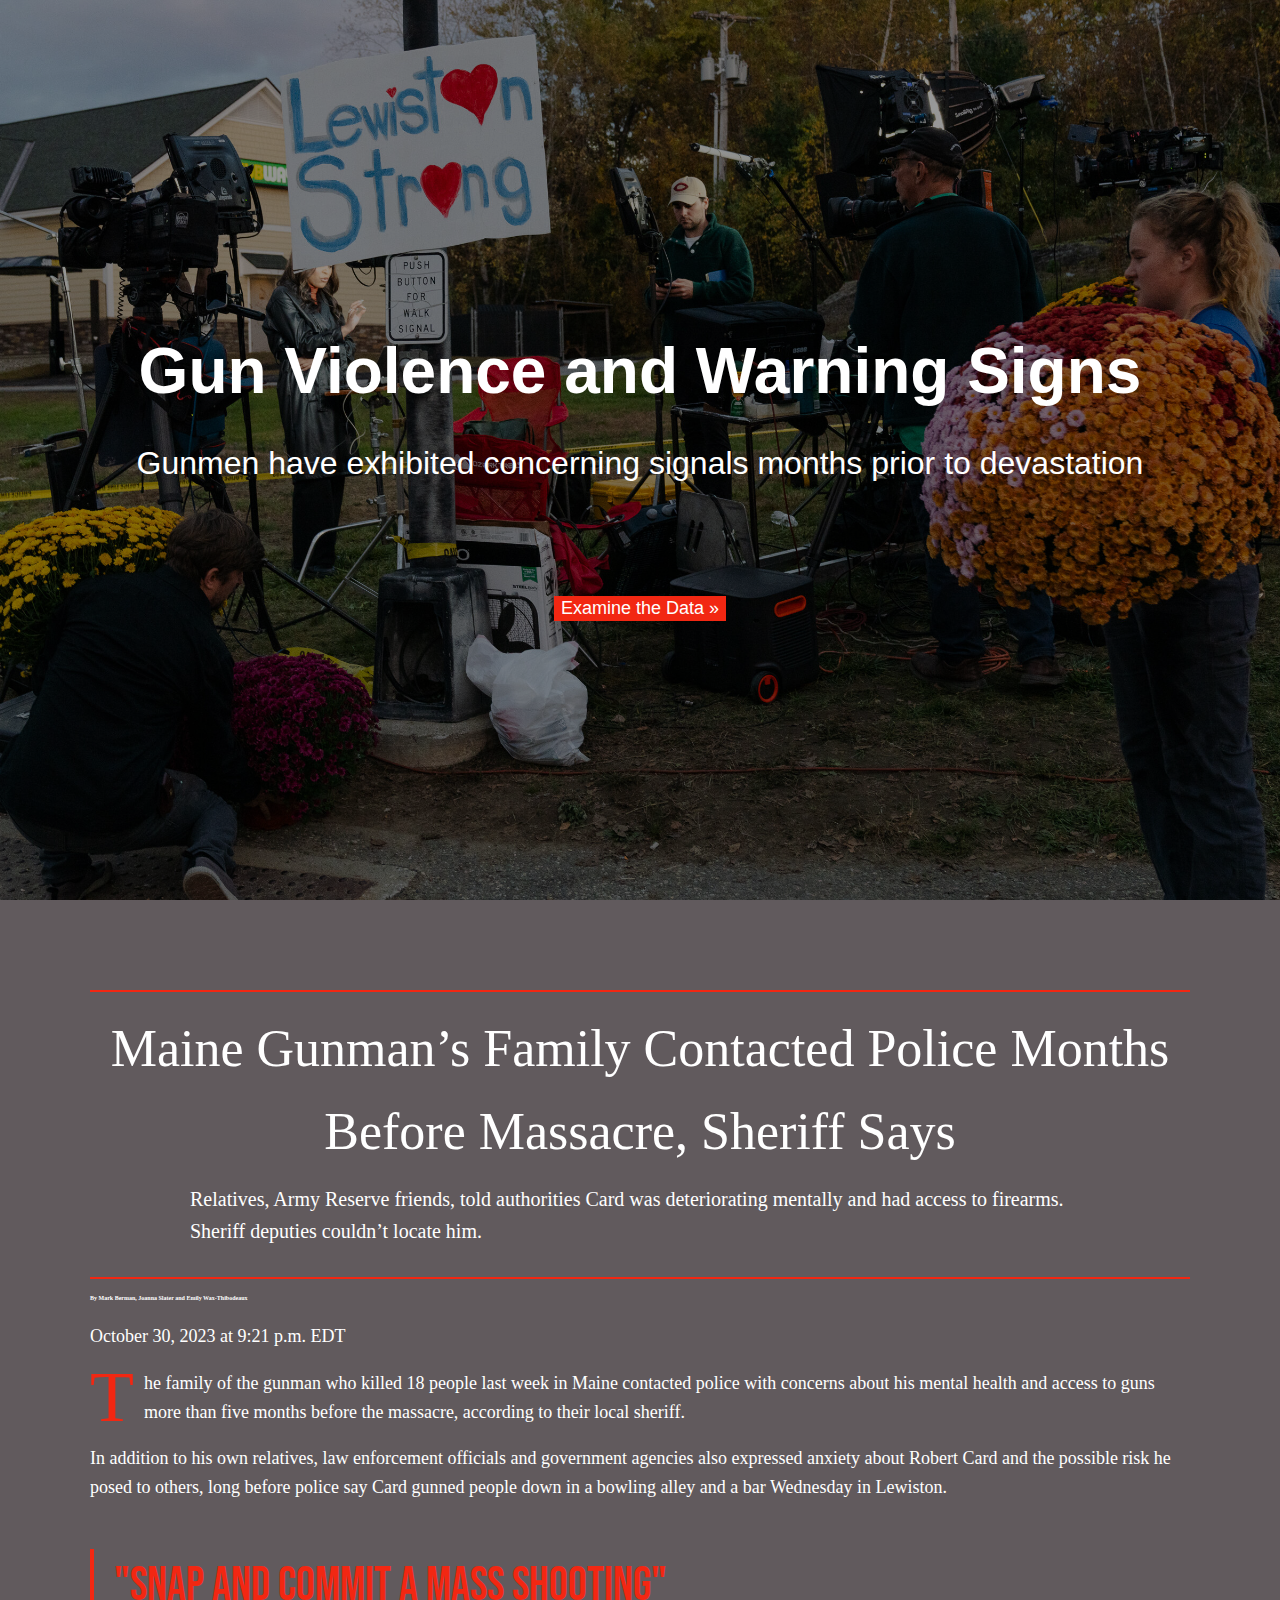
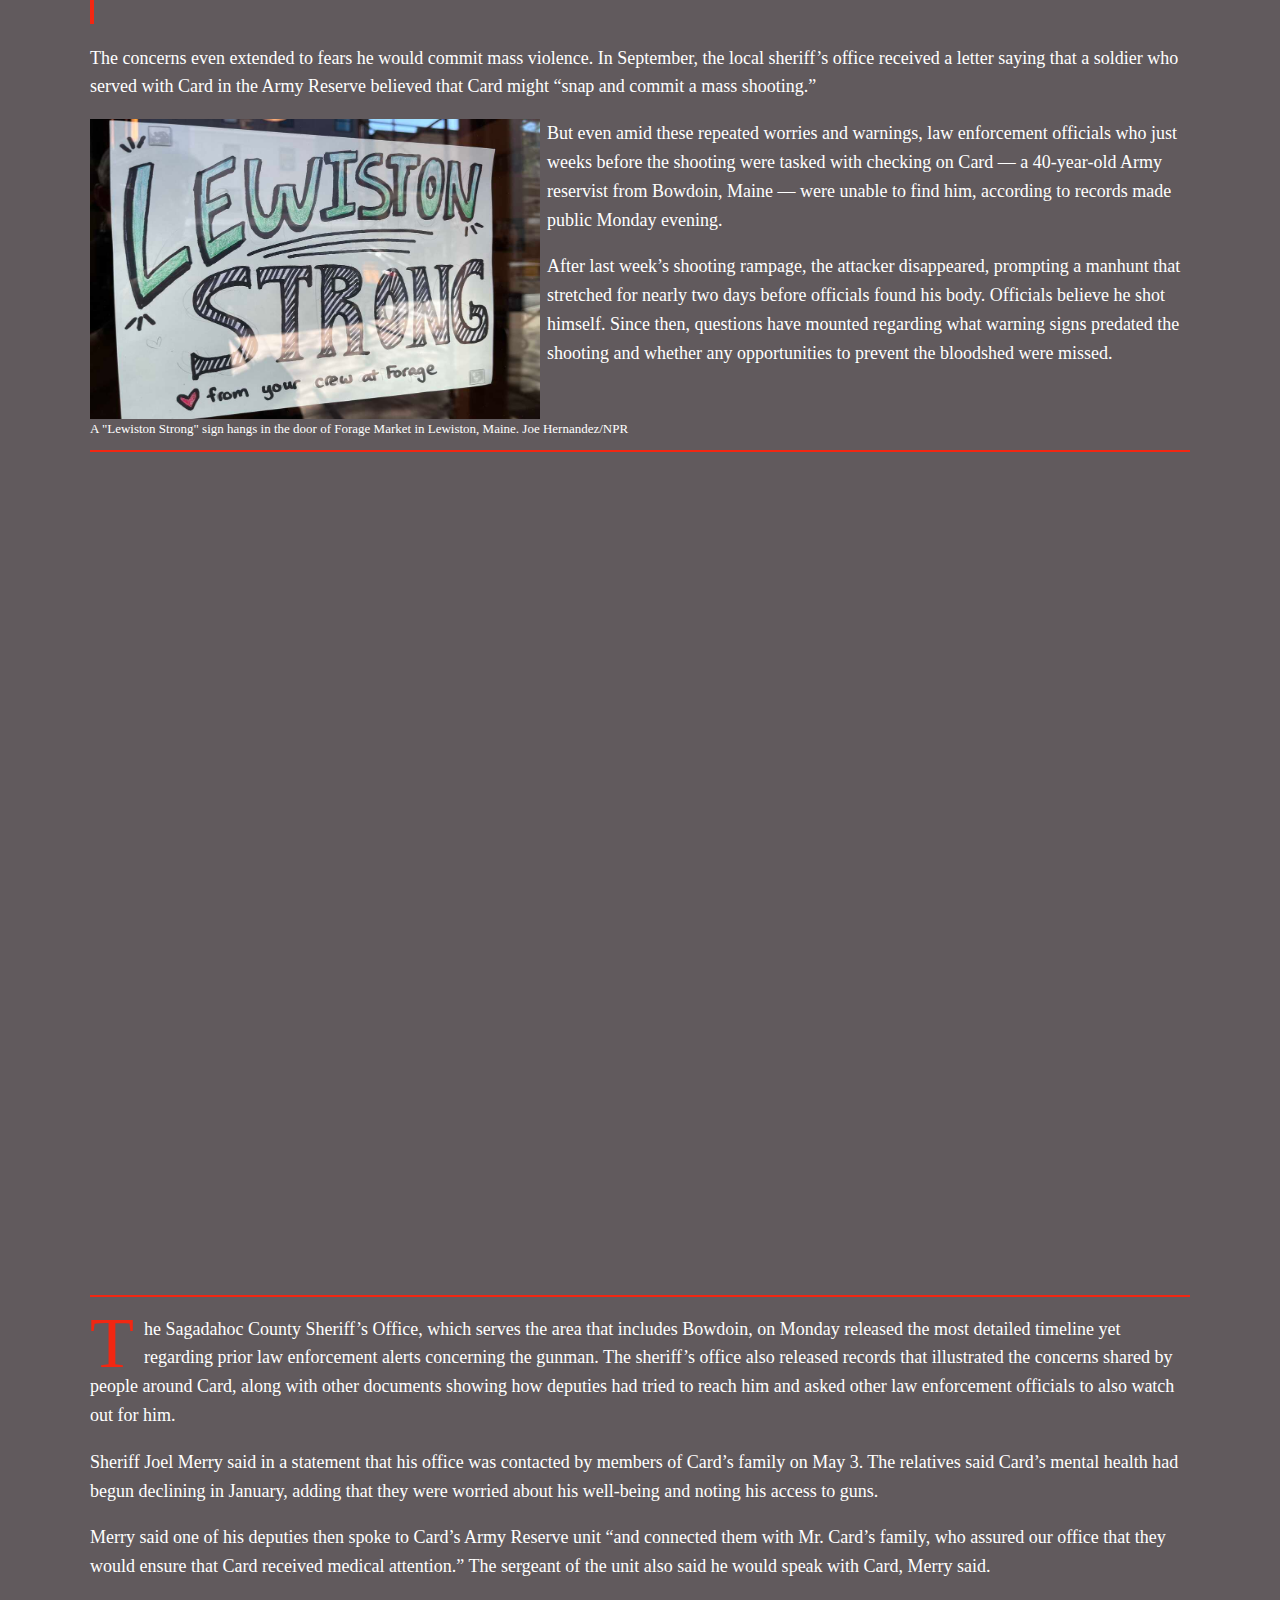
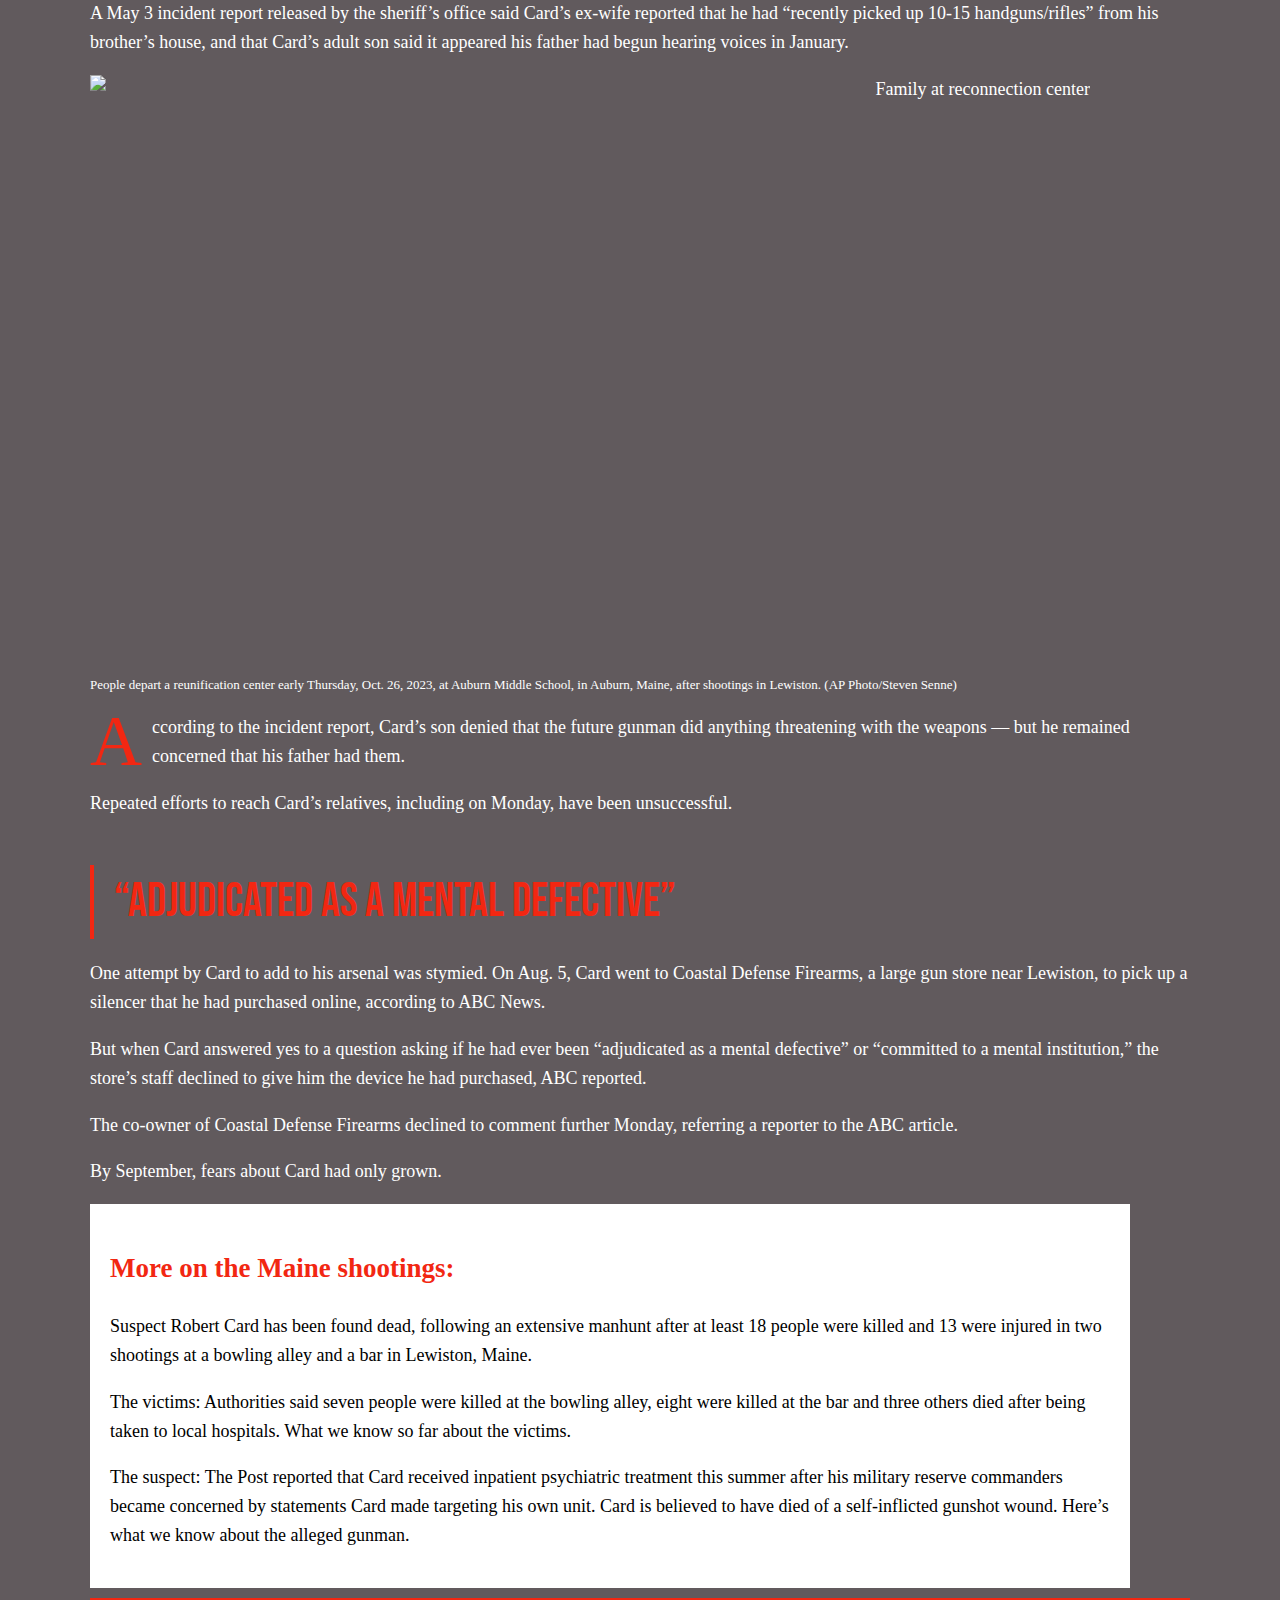
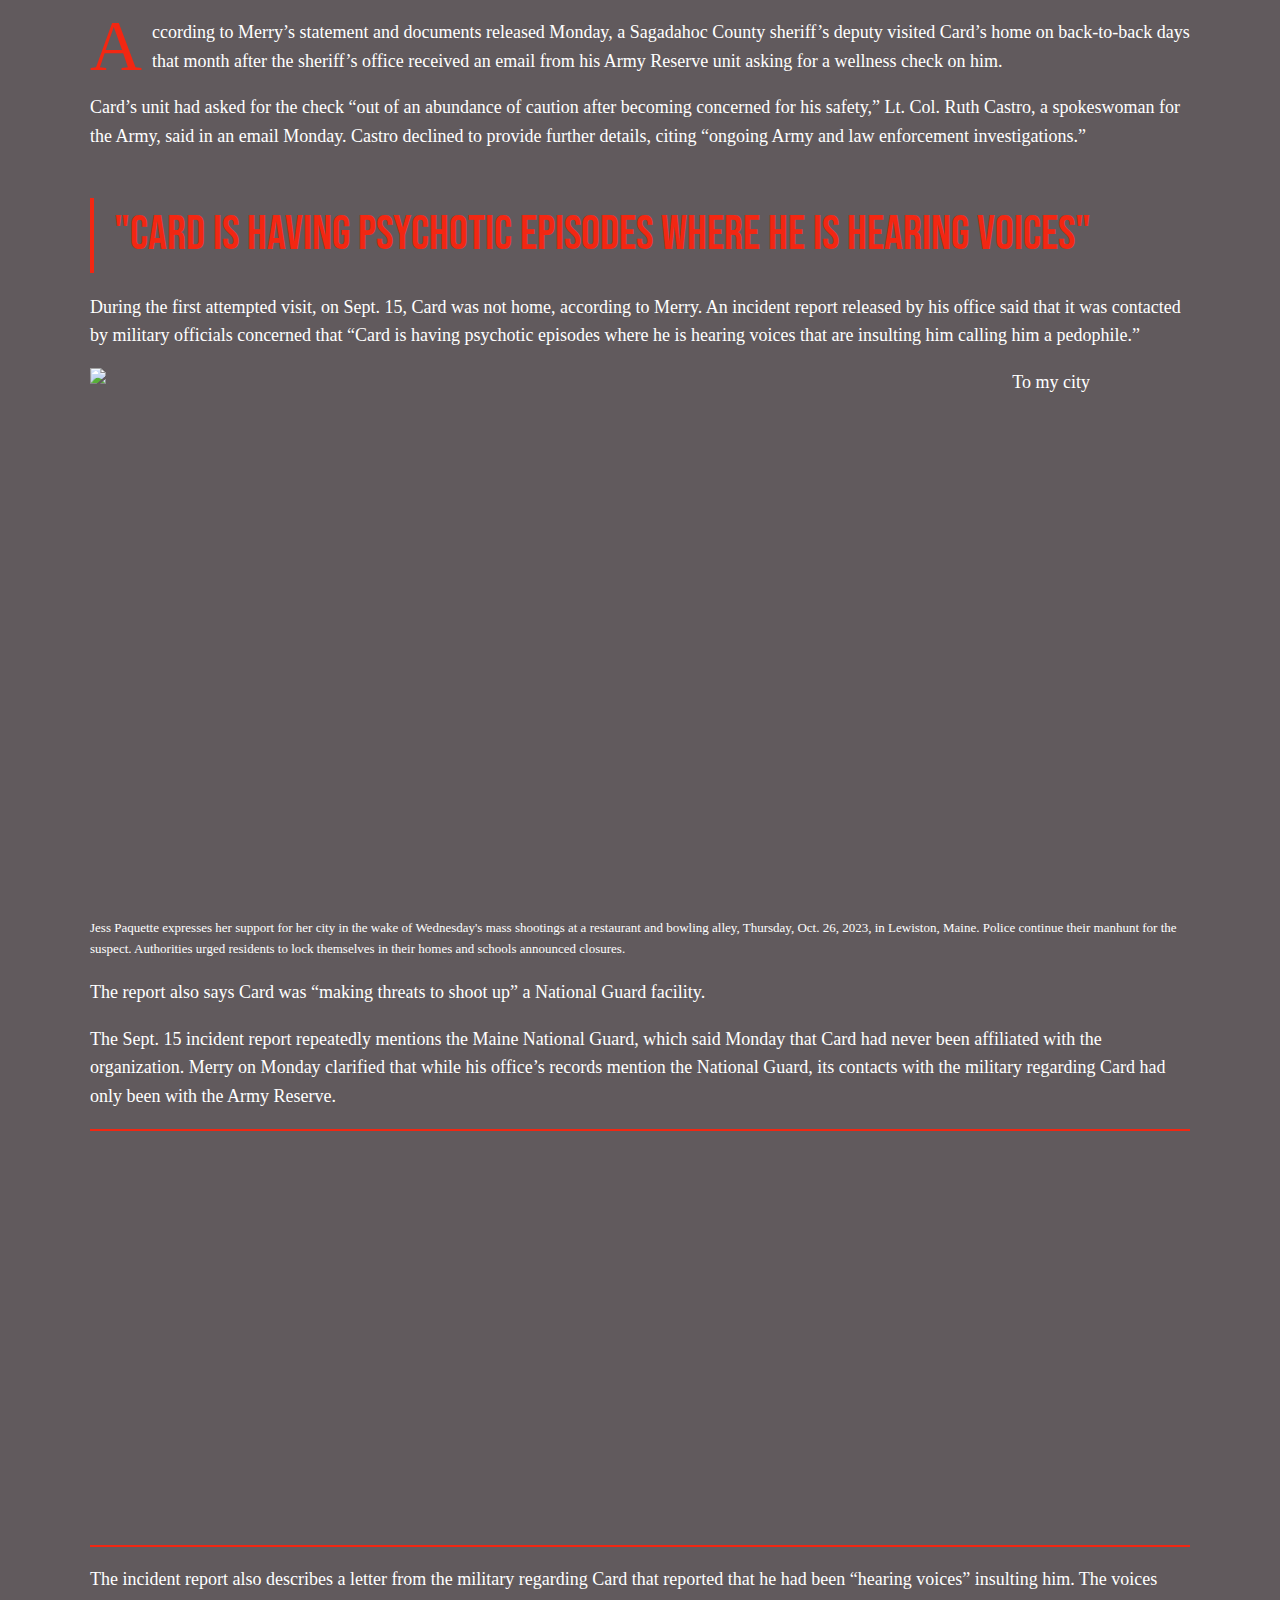
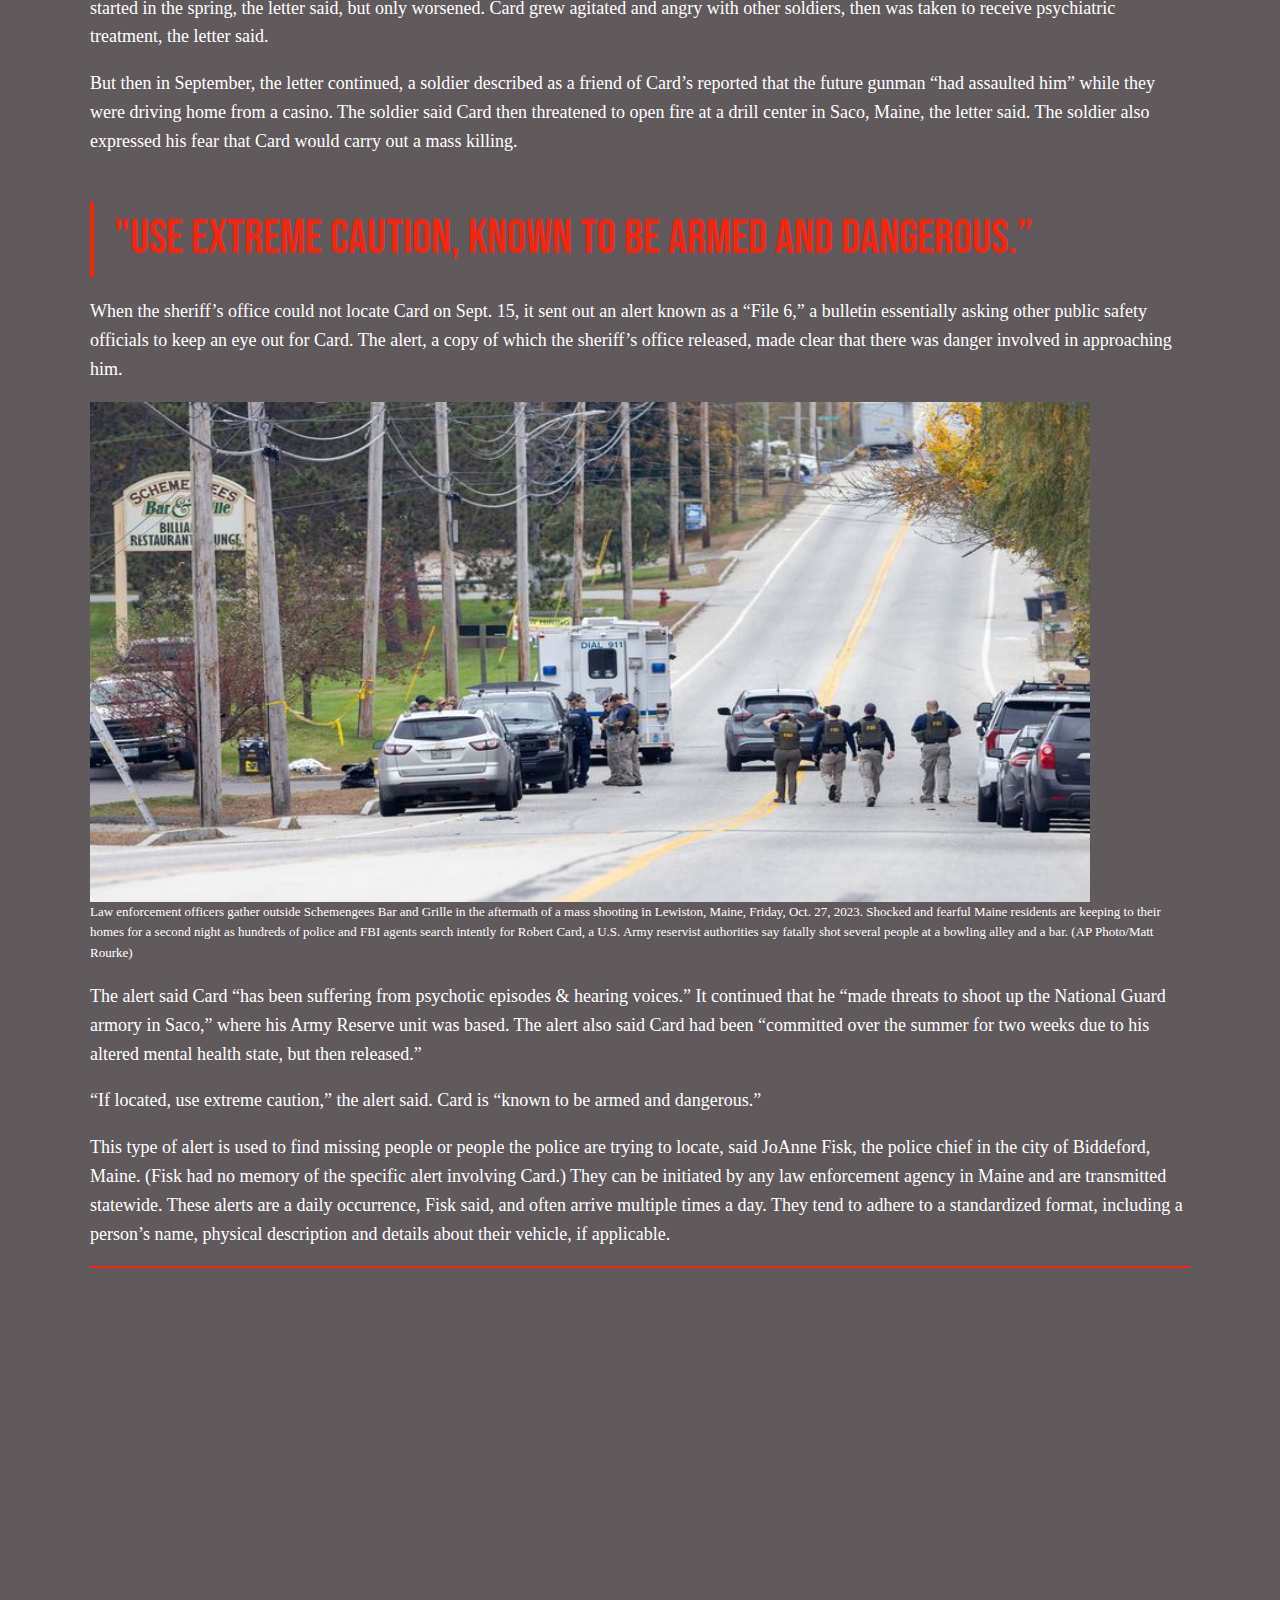
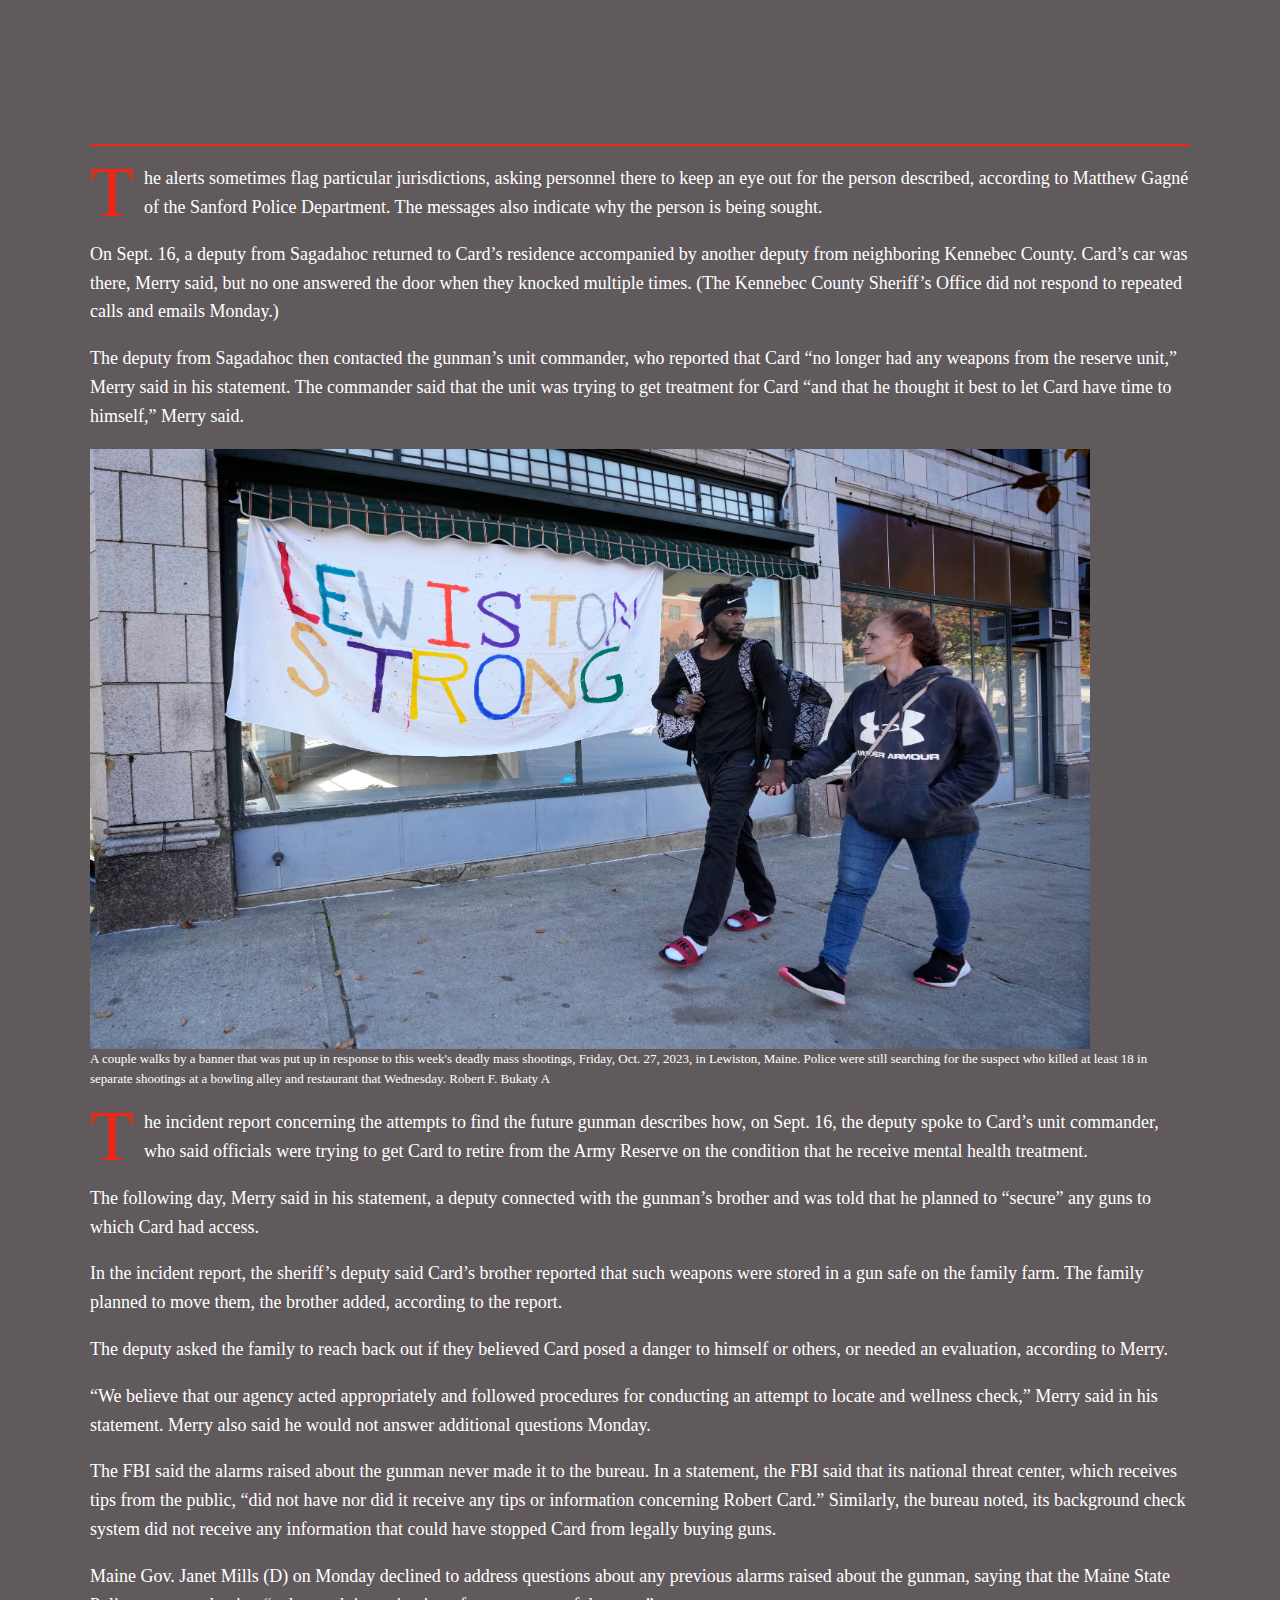
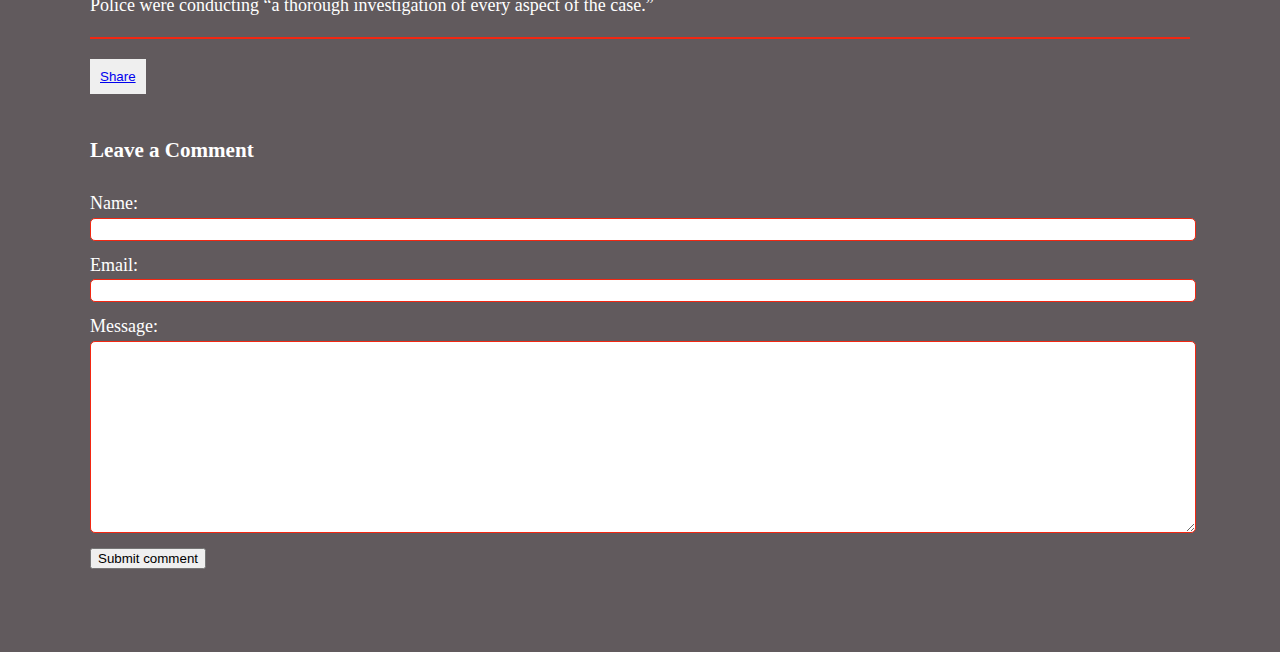
==== final-project/index.html @ 81afac52 "final almost done!" ====
<!doctype html>

<html lang="en">
<head>
  <meta charset="UTF-8">
  <meta name="description" content="Free Web tutorials">
  <meta name="keywords" content="HTML, CSS, JavaScript">
  <meta name="author" content="James Matheson">
  <meta name="viewport" content="width=device-width, initial-scale=1.0">


<title>Final-Project</title>

<meta name="description" content="Build HTML Frame assignment">
<meta name="author" content="James Matheson">

<!-- Bootstrap CSS and JavaScript -->
<link href="https://cdn.jsdelivr.net/npm/bootstrap@5.3.2/dist/css/bootstrap.min.css" rel="stylesheet" integrity="sha384-T3c6CoIi6uLrA9TneNEoa7RxnatzjcDSCmG1MXxSR1GAsXEV/Dwwykc2MPK8M2HN" crossorigin="anonymous">

<script src="https://cdn.jsdelivr.net/npm/bootstrap@5.3.2/dist/js/bootstrap.bundle.min.js" integrity="sha384-C6RzsynM9kWDrMNeT87bh95OGNyZPhcTNXj1NW7RuBCsyN/o0jlpcV8Qyq46cDfL" crossorigin="anonymous"></script>
<link rel="stylesheet" href="https://cdn.jsdelivr.net/npm/bootstrap-icons@1.11.1/font/bootstrap-icons.css">
 <link rel="stylesheet" href="style.css">
    
 <link rel="preconnect" href="https://fonts.googleapis.com">
<link rel="preconnect" href="https://fonts.gstatic.com" crossorigin>
<link href="https://fonts.googleapis.com/css2?family=Bebas+Neue&display=swap" rel="stylesheet">


 <style>
  .bi {
    font-size: 3em;
  }
  .col-md-4 {
    text-align: center;
  }

  
   </style>

</head>

<body>

    
  <section class="hero">

    <div class="hero-content">
    
       <h1 class="hero-title">
            Gun Violence and Warning Signs
       </h1>
         
       <h2 class="hero-subtitle">
            Gunmen have exhibited concerning signals months prior to devastation
       </h2>
         
       <button type="button" class="hero-button" onclick="location.href='https://everytownresearch.org/mass-shootings-in-america/'">
            Examine the Data &raquo;
       </button>
    
    </div>

</section>

<div class="container">

  <div class="separator"></div>

   <!--HEADLINE-->
 <div id="headline">
  <header> Maine Gunman’s Family Contacted Police Months Before Massacre, Sheriff Says</header>
    </div>
    <div id="sub-head">
      <subhead>Relatives, Army Reserve friends, told authorities Card was deteriorating mentally and had access to firearms. Sheriff deputies couldn’t locate him.
      </subhead>
    </div>

    <div class="separator"></div>

    <div id="byline">
<h2>By Mark Berman, Joanna Slater and Emily Wax-Thibodeaux</h2>
</div>
    <p>
      October 30, 2023 at 9:21 p.m. EDT
  </p>

  <!--Story body-->
  
  <span class="drop-cap">T</span>he family of the gunman who killed 18 people last week in Maine contacted police with concerns about his mental health and access to guns more than five months before the massacre, according to their local sheriff.</p>

<p>In addition to his own relatives, law enforcement officials and government agencies also expressed anxiety about Robert Card and the possible risk he posed to others, long before police say Card gunned people down in a bowling alley and a bar Wednesday in Lewiston. </p>

<blockquote class="pull-quote">
  <p>"snap and commit a mass shooting"</cite>
</blockquote>

<p>The concerns even extended to fears he would commit mass violence. In September, the local sheriff’s office received a letter saying that a soldier who served with Card in the Army Reserve believed that Card might “snap and commit a mass shooting.” </p>

<div class="image">
  <img src="photos/window photo.jpeg" alt="Window" style="float: right; width: 450px; height: 300px;">
</div>

<p>But even amid these repeated worries and warnings, law enforcement officials who just weeks before the shooting were tasked with checking on Card — a 40-year-old Army reservist from Bowdoin, Maine — were unable to find him, according to records made public Monday evening. </p>

<p>After last week’s shooting rampage, the attacker disappeared, prompting a manhunt that stretched for nearly two days before officials found his body. Officials believe he shot himself. Since then, questions have mounted regarding what warning signs predated the shooting and whether any opportunities to prevent the bloodshed were missed. </p>
<p>

</p>
<div class="captions">
  <caption>A "Lewiston Strong" sign hangs in the door of Forage Market in Lewiston, Maine.
    Joe Hernandez/NPR
    </caption>
</div>

<div class="separator"></div>

<div class="row">
  <div class="col-md-6">
<iframe title="Mass shooters are often prohibited from possessing firearms or show warning signs before an event" aria-label="Stacked Columns" id="datawrapper-chart-2jhAV" src="https://datawrapper.dwcdn.net/2jhAV/4/" scrolling="no" frameborder="0" style="width: 0; min-width: 100% !important; border: none;" height="400" data-external="1"></iframe><script type="text/javascript">!function(){"use strict";window.addEventListener("message",(function(a){if(void 0!==a.data["datawrapper-height"]){var e=document.querySelectorAll("iframe");for(var t in a.data["datawrapper-height"])for(var r=0;r<e.length;r++)if(e[r].contentWindow===a.source){var i=a.data["datawrapper-height"][t]+"px";e[r].style.height=i}}}))}();
</script>
  </div>

  <div class="col-md-6">
  <iframe title="Nationwide Mass Shooting Incidents over a 56 Year Span" aria-label="Interactive line chart" id="datawrapper-chart-p8Bpy" src="https://datawrapper.dwcdn.net/p8Bpy/4/" scrolling="no" frameborder="0" style="width: 0; min-width: 100% !important; border: none;" height="400" data-external="1"></iframe><script type="text/javascript">!function(){"use strict";window.addEventListener("message",(function(a){if(void 0!==a.data["datawrapper-height"]){var e=document.querySelectorAll("iframe");for(var t in a.data["datawrapper-height"])for(var r=0;r<e.length;r++)if(e[r].contentWindow===a.source){var i=a.data["datawrapper-height"][t]+"px";e[r].style.height=i}}}))}();
  </script>
  </div>
<div class="separator"></div>

<p>
<span class="drop-cap">T</span>he Sagadahoc County Sheriff’s Office, which serves the area that includes Bowdoin, on Monday released the most detailed timeline yet regarding prior law enforcement alerts concerning the gunman. The sheriff’s office also released records that illustrated the concerns shared by people around Card, along with other documents showing how deputies had tried to reach him and asked other law enforcement officials to also watch out for him. </p>

<p>Sheriff Joel Merry said in a statement that his office was contacted by members of Card’s family on May 3. The relatives said Card’s mental health had begun declining in January, adding that they were worried about his well-being and noting his access to guns. </p>

<p>Merry said one of his deputies then spoke to Card’s Army Reserve unit “and connected them with Mr. Card’s family, who assured our office that they would ensure that Card received medical attention.” The sergeant of the unit also said he would speak with Card, Merry said. </p>

 <p>A May 3 incident report released by the sheriff’s office said Card’s ex-wife reported that he had “recently picked up 10-15 handguns/rifles” from his brother’s house, and that Card’s adult son said it appeared his father had begun hearing voices in January. </p>



  <div class="image">
      <img src="photos/hat guy.jpeg" alt="Family at reconnection center" style="float: left; width: 1000px; height: 600px;">
    </div>
    <div class="captions">
      <caption>People depart a reunification center early Thursday, Oct. 26, 2023, at Auburn Middle School, in Auburn, Maine, after shootings in Lewiston. (AP Photo/Steven Senne)</caption>
  </div>

  <p>
  </p>

<p>
  <span class="drop-cap">A</span>ccording to the incident report, Card’s son denied that the future gunman did anything threatening with the weapons — but he remained concerned that his father had them. </p>

<p>Repeated efforts to reach Card’s relatives, including on Monday, have been unsuccessful. </p>

<blockquote class="pull-quote">
  <p>“adjudicated as a mental defective”</cite>
</blockquote>

<p>One attempt by Card to add to his arsenal was stymied. On Aug. 5, Card went to Coastal Defense Firearms, a large gun store near Lewiston, to pick up a silencer that he had purchased online, according to ABC News. </p>

<p>But when Card answered yes to a question asking if he had ever been “adjudicated as a mental defective” or “committed to a mental institution,” the store’s staff declined to give him the device he had purchased, ABC reported. </p>

<p>The co-owner of Coastal Defense Firearms declined to comment further Monday, referring a reporter to the ABC article. </p>

<p>By September, fears about Card had only grown. </p>

<!--sidebar-->


  <aside class="sidebar">
      <h2>More on the Maine shootings:</h2>
      <a href="#">Suspect Robert Card has been found dead, following an extensive manhunt after at least 18 people were killed and 13 were injured in two shootings at a bowling alley and a bar in Lewiston, Maine.</p>
            <p>The victims: Authorities said seven people were killed at the bowling alley, eight were killed at the bar and three others died after being taken to local hospitals. What we know so far about the victims.</p>
          <p>The suspect: The Post reported that Card received inpatient psychiatric treatment this summer after his military reserve commanders became concerned by statements Card made targeting his own unit. Card is believed to have died of a self-inflicted gunshot wound. Here’s what we know about the alleged gunman.</p>
            </a>
  </aside>
  <div class="separator"></div>


<p>
  <span class="drop-cap">A</span>ccording to Merry’s statement and documents released Monday, a Sagadahoc County sheriff’s deputy visited Card’s home on back-to-back days that month after the sheriff’s office received an email from his Army Reserve unit asking for a wellness check on him. </p>

<p>Card’s unit had asked for the check “out of an abundance of caution after becoming concerned for his safety,” Lt. Col. Ruth Castro, a spokeswoman for the Army, said in an email Monday. Castro declined to provide further details, citing “ongoing Army and law enforcement investigations.” </p>

<blockquote class="pull-quote">
  <p>"Card is having psychotic episodes where he is hearing voices"</cite>
</blockquote>

<p>During the first attempted visit, on Sept. 15, Card was not home, according to Merry. An incident report released by his office said that it was contacted by military officials concerned that “Card is having psychotic episodes where he is hearing voices that are insulting him calling him a pedophile.” </p>

<div class="image">
  <img src="photos/to my city....jpeg" alt="To my city" style="float: left; width: 1000px; height: 550px;">
</div>
<div class="captions">
  <caption>Jess Paquette expresses her support for her city in the wake of Wednesday's mass shootings at a restaurant and bowling alley, Thursday, Oct. 26, 2023, in Lewiston, Maine. Police continue their manhunt for the suspect. Authorities urged residents to lock themselves in their homes and schools announced closures.</caption>
</div>

<p>


</p>


<p>The report also says Card was “making threats to shoot up” a National Guard facility. </p>

<p>The Sept. 15 incident report repeatedly mentions the Maine National Guard, which said Monday that Card had never been affiliated with the organization. Merry on Monday clarified that while his office’s records mention the National Guard, its contacts with the military regarding Card had only been with the Army Reserve. </p>


<div class="separator"></div>
<iframe title="The majority of public mass shootings in the U.S occur in work places " aria-label="Bar chart" id="datawrapper-chart-D2sJv" src="https://datawrapper.dwcdn.net/D2sJv/4/" scrolling="no" frameborder="0" style="width: 0; min-width: 100% !important; border: none;" height="380" data-external="1"></iframe><script type="text/javascript">!function(){"use strict";window.addEventListener("message",(function(a){if(void 0!==a.data["datawrapper-height"]){var e=document.querySelectorAll("iframe");for(var t in a.data["datawrapper-height"])for(var r=0;r<e.length;r++)if(e[r].contentWindow===a.source){var i=a.data["datawrapper-height"][t]+"px";e[r].style.height=i}}}))}();
</script>
<div class="separator"></div>

<p>The incident report also describes a letter from the military regarding Card that reported that he had been “hearing voices” insulting him. The voices started in the spring, the letter said, but only worsened. Card grew agitated and angry with other soldiers, then was taken to receive psychiatric treatment, the letter said.</p> 

<p>But then in September, the letter continued, a soldier described as a friend of Card’s reported that the future gunman “had assaulted him” while they were driving home from a casino. The soldier said Card then threatened to open fire at a drill center in Saco, Maine, the letter said. The soldier also expressed his fear that Card would carry out a mass killing. </p>

<blockquote class="pull-quote">
  <p>"Use extreme caution, known to be armed and dangerous.”</cite>
</blockquote>

<p>When the sheriff’s office could not locate Card on Sept. 15, it sent out an alert known as a “File 6,” a bulletin essentially asking other public safety officials to keep an eye out for Card. The alert, a copy of which the sheriff’s office released, made clear that there was danger involved in approaching him. </p>

<div class="image">
  <img src="photos/Arial cops.jpeg" alt="Cops at scene" style="float: left; width: 1000px; height: 500px;">
</div>
<div class="captions">
  <caption>Law enforcement officers gather outside Schemengees Bar and Grille in the aftermath of a mass shooting in Lewiston, Maine, Friday, Oct. 27, 2023. Shocked and fearful Maine residents are keeping to their homes for a second night as hundreds of police and FBI agents search intently for Robert Card, a U.S. Army reservist authorities say fatally shot several people at a bowling alley and a bar. (AP Photo/Matt Rourke)
  </caption>
</div>

<p>

</p>

<p>The alert said Card “has been suffering from psychotic episodes & hearing voices.” It continued that he “made threats to shoot up the National Guard armory in Saco,” where his Army Reserve unit was based. The alert also said Card had been “committed over the summer for two weeks due to his altered mental health state, but then released.” </p>

<p>“If located, use extreme caution,” the alert said. Card is “known to be armed and dangerous.” </p>

<p>This type of alert is used to find missing people or people the police are trying to locate, said JoAnne Fisk, the police chief in the city of Biddeford, Maine. (Fisk had no memory of the specific alert involving Card.) They can be initiated by any law enforcement agency in Maine and are transmitted statewide. These alerts are a daily occurrence, Fisk said, and often arrive multiple times a day. They tend to adhere to a standardized format, including a person’s name, physical description and details about their vehicle, if applicable. </p>

<div class="separator"></div>
<iframe title="Mass Shootings Vary Immensely State by State" aria-label="Map" id="datawrapper-chart-Tbar2" src="https://datawrapper.dwcdn.net/Tbar2/4/" scrolling="no" frameborder="0" style="width: 0; min-width: 100% !important; border: none;" height="442" data-external="1"></iframe><script type="text/javascript">!function(){"use strict";window.addEventListener("message",(function(a){if(void 0!==a.data["datawrapper-height"]){var e=document.querySelectorAll("iframe");for(var t in a.data["datawrapper-height"])for(var r=0;r<e.length;r++)if(e[r].contentWindow===a.source){var i=a.data["datawrapper-height"][t]+"px";e[r].style.height=i}}}))}();
</script>
<div class="separator"></div>


<p>
  <span class="drop-cap">T</span>he alerts sometimes flag particular jurisdictions, asking personnel there to keep an eye out for the person described, according to Matthew Gagné of the Sanford Police Department. The messages also indicate why the person is being sought. </p>

<p>On Sept. 16, a deputy from Sagadahoc returned to Card’s residence accompanied by another deputy from neighboring Kennebec County. Card’s car was there, Merry said, but no one answered the door when they knocked multiple times. (The Kennebec County Sheriff’s Office did not respond to repeated calls and emails Monday.) </p>

<p>The deputy from Sagadahoc then contacted the gunman’s unit commander, who reported that Card “no longer had any weapons from the reserve unit,” Merry said in his statement. The commander said that the unit was trying to get treatment for Card “and that he thought it best to let Card have time to himself,” Merry said. </p>

<div class="image">
  <img src="photos/Lewiston strong.jpeg" alt="Lewiston Strong" style="float: left; width: 1000px; height: 600px;">
</div>
<div class="captions">
  <caption>A couple walks by a banner that was put up in response to this week's deadly mass shootings, Friday, Oct. 27, 2023, in Lewiston, Maine. Police were still searching for the suspect who killed at least 18 in separate shootings at a bowling alley and restaurant that Wednesday. Robert F. Bukaty  A</caption>
</div>

<p>

</p>


<p>
  <span class="drop-cap">T</span>he incident report concerning the attempts to find the future gunman describes how, on Sept. 16, the deputy spoke to Card’s unit commander, who said officials were trying to get Card to retire from the Army Reserve on the condition that he receive mental health treatment. </p>

<p>The following day, Merry said in his statement, a deputy connected with the gunman’s brother and was told that he planned to “secure” any guns to which Card had access. </p>

<p>In the incident report, the sheriff’s deputy said Card’s brother reported that such weapons were stored in a gun safe on the family farm. The family planned to move them, the brother added, according to the report. </p>

<p>The deputy asked the family to reach back out if they believed Card posed a danger to himself or others, or needed an evaluation, according to Merry. </p>

<p>“We believe that our agency acted appropriately and followed procedures for conducting an attempt to locate and wellness check,” Merry said in his statement. Merry also said he would not answer additional questions Monday. </p>

<p>The FBI said the alarms raised about the gunman never made it to the bureau. In a statement, the FBI said that its national threat center, which receives tips from the public, “did not have nor did it receive any tips or information concerning Robert Card.” Similarly, the bureau noted, its background check system did not receive any information that could have stopped Card from legally buying guns. </p>

<p>Maine Gov. Janet Mills (D) on Monday declined to address questions about any previous alarms raised about the gunman, saying that the Maine State Police were conducting “a thorough investigation of every aspect of the case.”</p>

<div class="separator"></div>
 


<div class="interactive-section">
  <button class="share-button">
    <a href="https://twitter.com/share?url=<>">
      Share
    </a>
  </button>
</div>


<div id="respond">

  <h3>Leave a Comment</h3>

  <form action="jamesmatheson6@gmail.com" method="post" id="commentform">

    <label for="comment_author" class="required">Name:</label>
    <input type="text" name="comment_author" id="comment_author" value="" tabindex="1" required="required">

    <label for="email" class="required">Email:</label>
    <input type="email" name="email" id="email" value="" tabindex="2" required="required">

    <label for="comment" class="required">Message:</label>
    <textarea name="comment" id="comment" rows="10" tabindex="4"  required="required"></textarea>


    <input type="hidden" name="comment_post_ID" value="1" id="comment_post_ID" />
    <input name="submit" type="submit" value="Submit comment" />

  </form>

</div>

</body>

<!--END CONTAINER-->
</div>
</html>
---- final-project/style.css ----
body {
    font-family: Georgia, 'Times New Roman', serif;
    line-height: 1.6;
    color: white;
    background-color: #615A5D;
    margin: 0;
    padding: 400px;
    font-size: 18px;
}

.container{
    max-width: 1100px;
    margin: 40px auto;
    padding: 40px;
    font-family: Georgia, 'Times New Roman', serif;
}

/* MEDIA QUERIES */

@media(max-width:850px) {
    p {
        padding-left: 20px;
        padding-right:10px;
    }
    .hero-head{
        font-size: 2em;

    }
}

#headline{
font-family: Georgia, 'Times New Roman', Times, serif;
font-size: 52px;
margin-bottom: 10px;
margin-top: 10px;
text-align: center;
}

#sub-head{
font-family: Georgia, 'Times New Roman', Times, serif;
font-size: 20px;
margin-bottom: 30px;
margin-left: 100px;
margin-right: 100px;
text-align: left;
}

#byline {
font-size: 4px;
}

.separator {
    height: 2px; 
    background-color: #f22712;
    border: none;
    margin: 10px 0; 
    margin-bottom: 15px;
}

.drop-cap {
    float: left;
    font-size: 4em;
    line-height: 0.8;
    margin-right: 10px;
    color: #f22712; 
}

.sidebar {
    width: 1000px;
    background-color: white;
    padding: 20px;
    color: #7E797B;
}

.sidebar h2 {
    color: #f22712;
}

.sidebar a {
    text-decoration:dotted;
    color: black;
    font-weight:lighter;
}

.sidebar a:hover {
    color: #f22712;
}

.navbar {
    color: #E5C637;
    margin:0 auto;
    font-weight:700
}

.overlay{
    position:absolute;
    top:12%;
    width:100%;
    opacity:.98;
}

.interactive-section {
    margin-top: 20px;
}

.share-button {
    padding: 10px;
    color: #f22712;
    border: none;
   
}

.comments {
    margin-top: 15px;
}

body {
    margin: 0;
    padding: 0;
 }
 .hero {
    position: relative;
    width: 100vw;
    height: 100vh;
    display: flex;
    justify-content: center;
    align-items: center;
 }
 .hero::before {
    content: "";
    position: absolute;
    top: 0;
    left: 0;
    width: 100%;
    height: 100%;
    background: url("photos/NYT\ photo.jpeg");
    background-repeat: no-repeat;
    background-size: cover;
    background-position: center center;
    filter: brightness(60%);
 }
 .hero-content {
    position: relative;
    font-family: "georgia", sans-serif;
    color: white;
    text-align: center;
    margin: 0.625rem;
 }
 .hero-title {
    font-size: 4rem;
    font-weight: 800;
    margin-bottom: 0;
 }
 .hero-subtitle {
    font-size: 2rem;
    font-weight: 200;
    margin-top: 1rem;
 }
 .hero-button {
    background-color: #f22712;
    color: white;
    border: 1px solid #f22712;
    margin-top: 5rem;
    padding: 0.9375rem1.875rem;
    font-family: "Georgia", sans-serif;
    font-size: 1.125rem;
    font-weight: 200;
    cursor: pointer;
 }
 .hero-button:hover {
    background-color: #f22712;
    border: 1px solid #f22712;
 }

 .captions{
    font-size: 13px;
    clear: left;
    margin-top: 10px;
    width: inherit;
    margin-bottom: 10px;

 }

 .image{
    float: left;
    text-align: right;
    margin-right: 7px;
    
 }

 #respond {
    margin-top: 40px;
  }
  
  #respond input[type='text'],
  #respond input[type='email'],
  #respond textarea {
    margin-bottom: 10px;
    display: block;
    width: 100%;

  
    border: 1px solid #f22712;
    -webkit-border-radius: 5px;
    -moz-border-radius: 5px;
    -o-border-radius: 5px;
    -ms-border-radius: 5px;
    -khtml-border-radius: 5px;
    border-radius: 5px;
  
    line-height: 1.4em;
  }

  blockquote.pull-quote {
    border-left: 4px solid #f22712;
    padding-left: 20px;
    margin: 20px 0;
    color:#f22712;
    text-shadow: black;
  }
  
  blockquote.pull-quote p {
    font-size: 2.6em;
    margin-bottom: 10px;
    font-family: "Bebas Neue";
  }
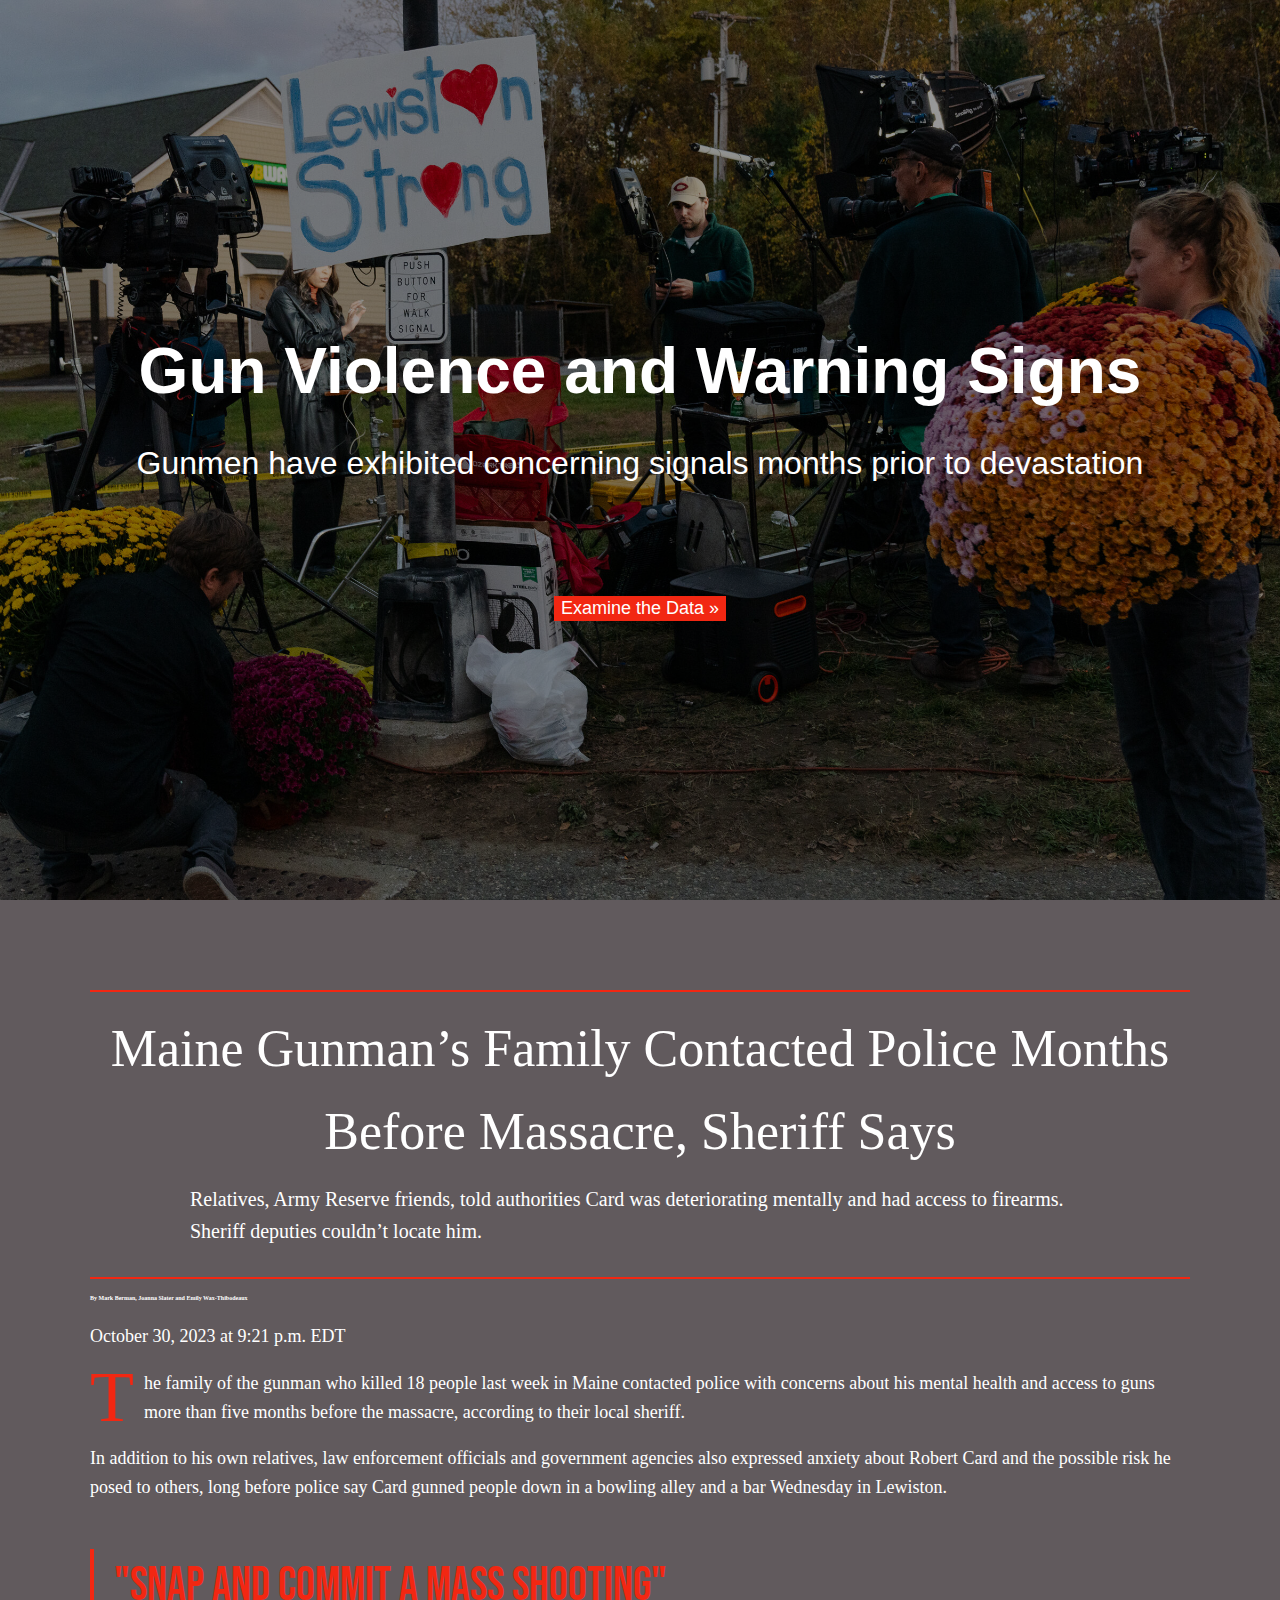
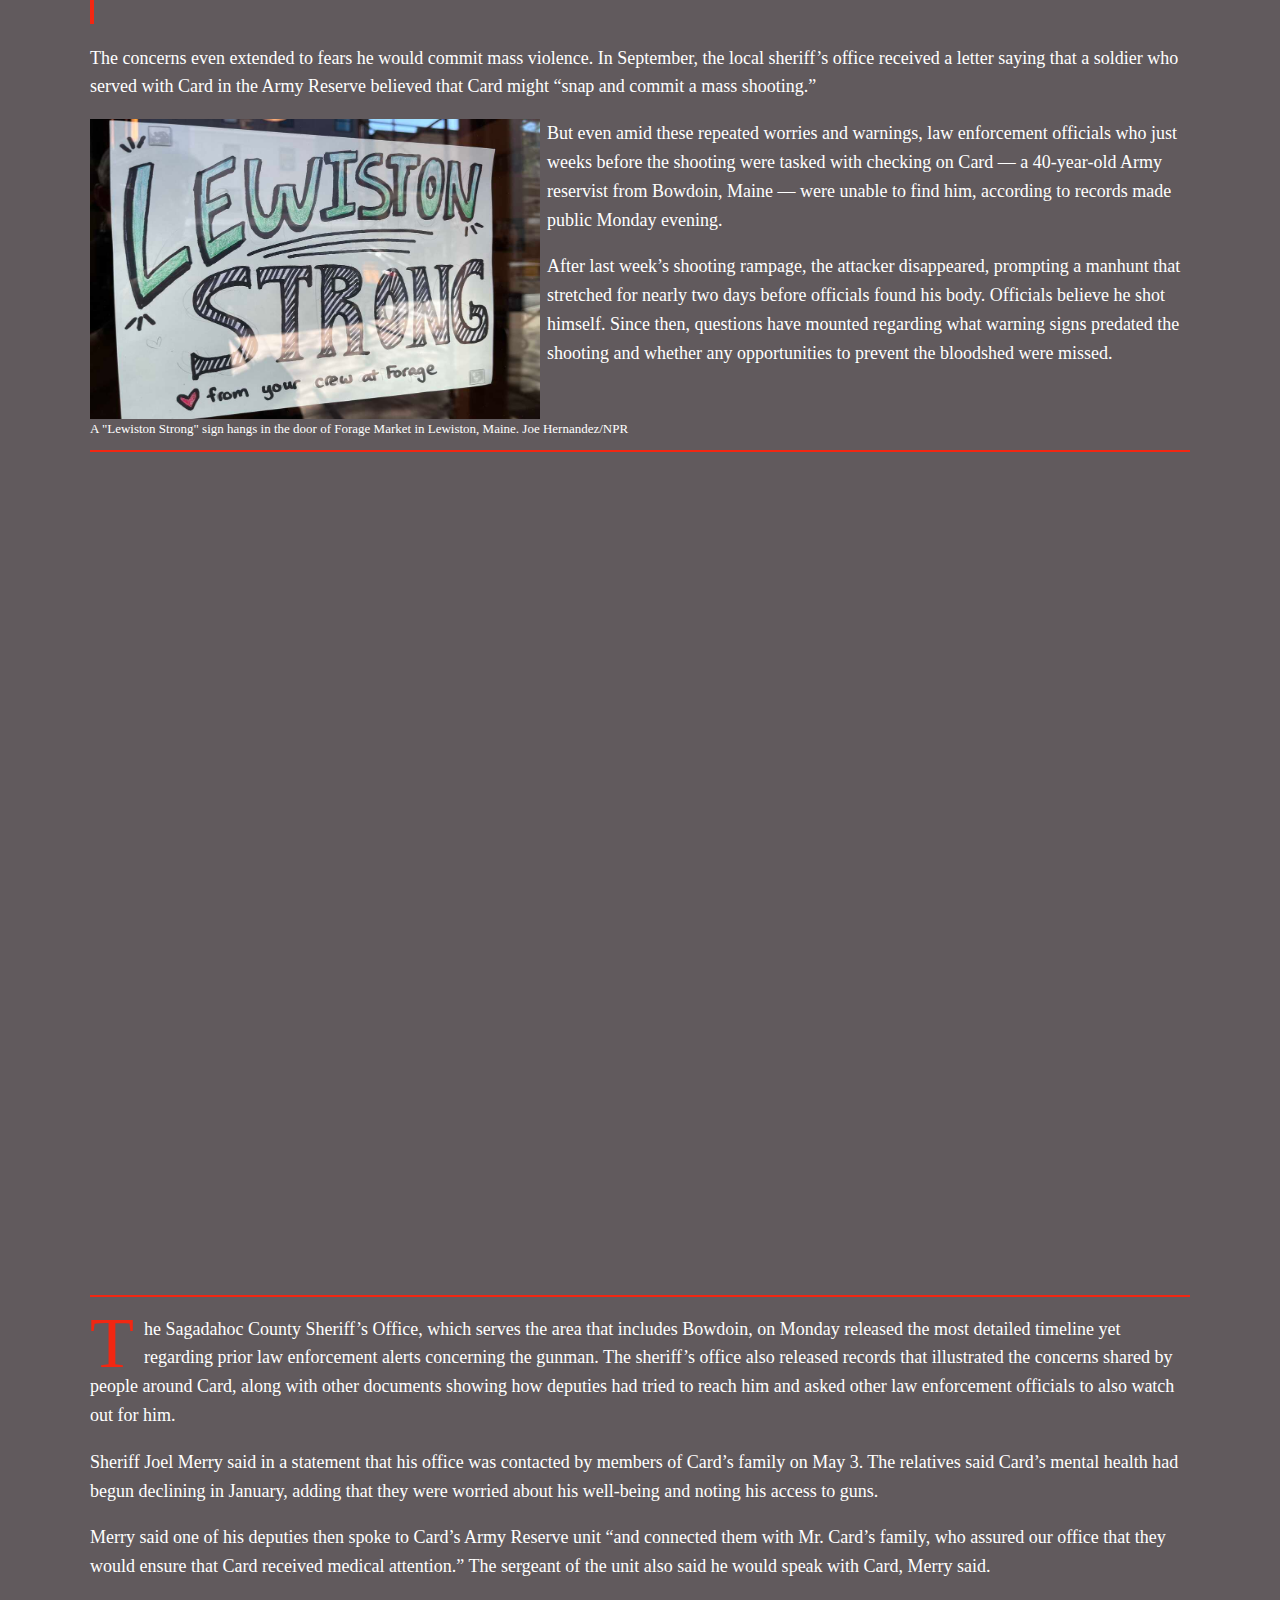
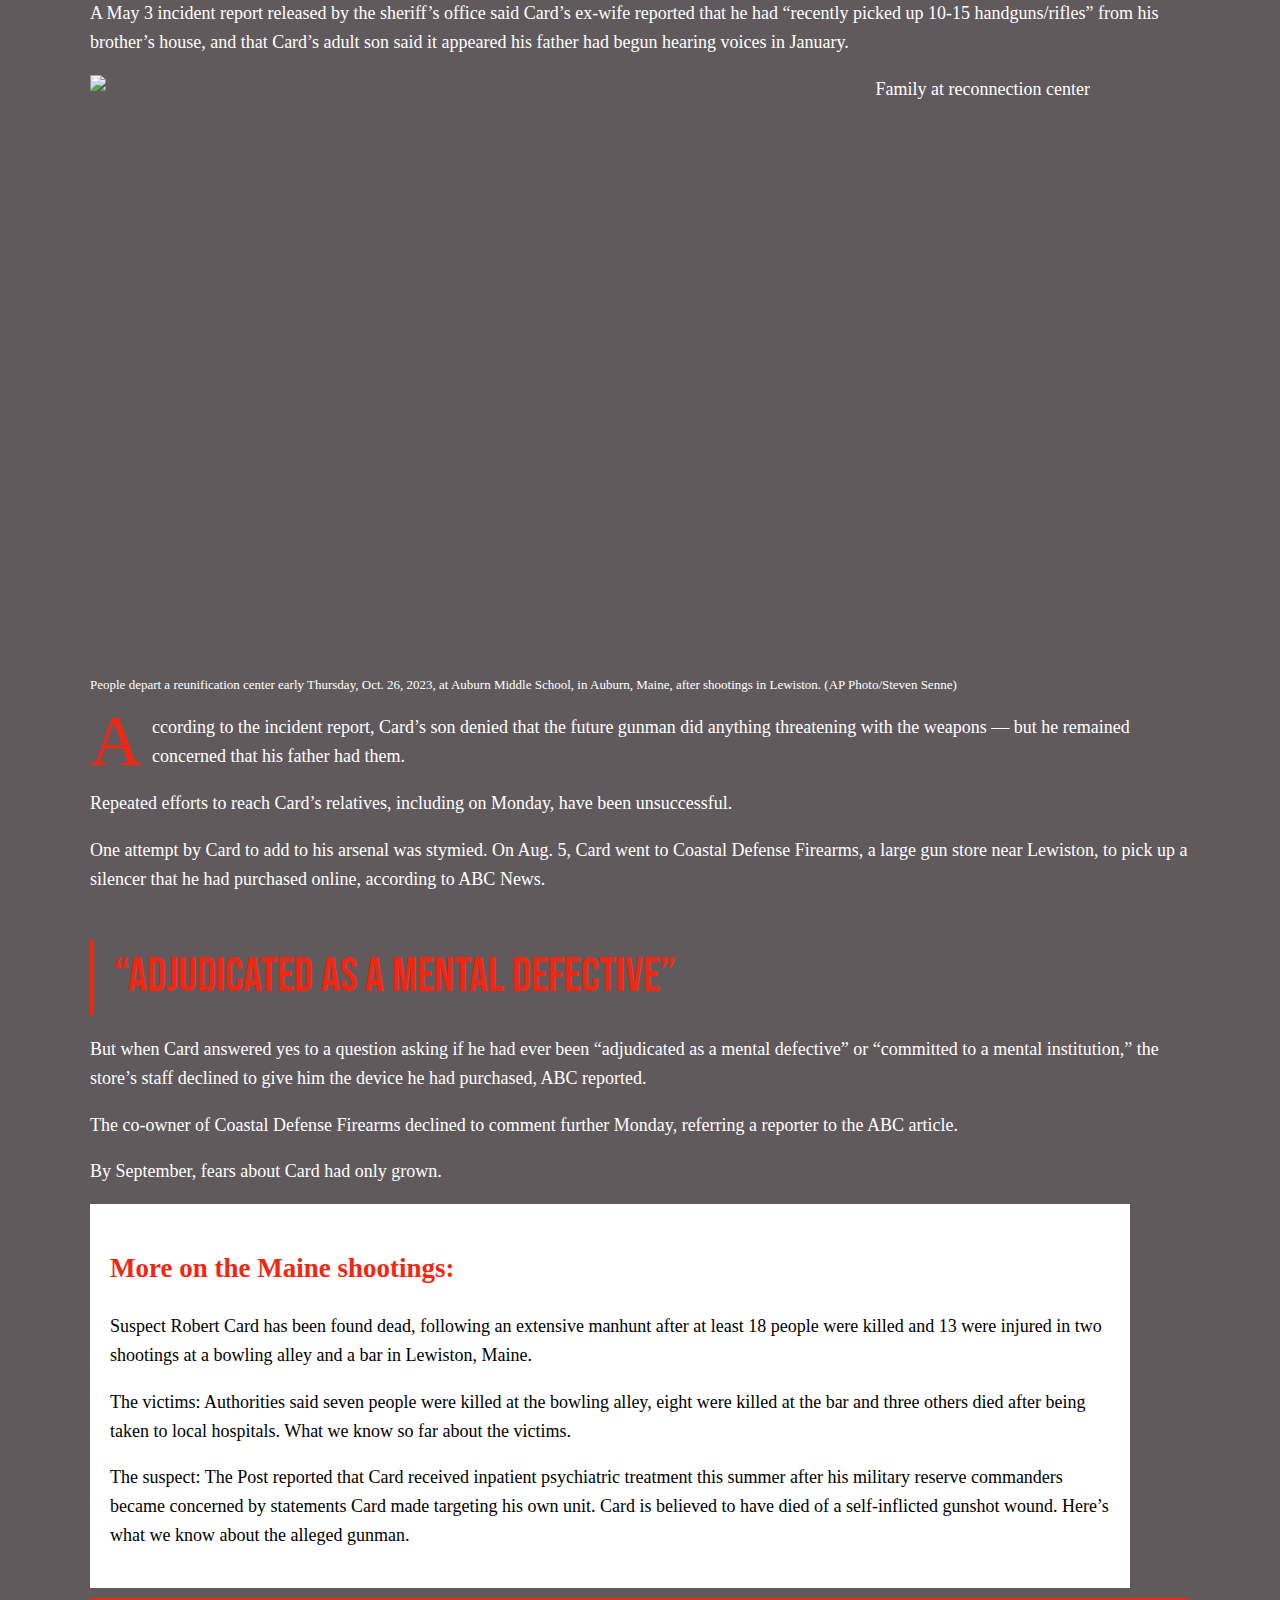
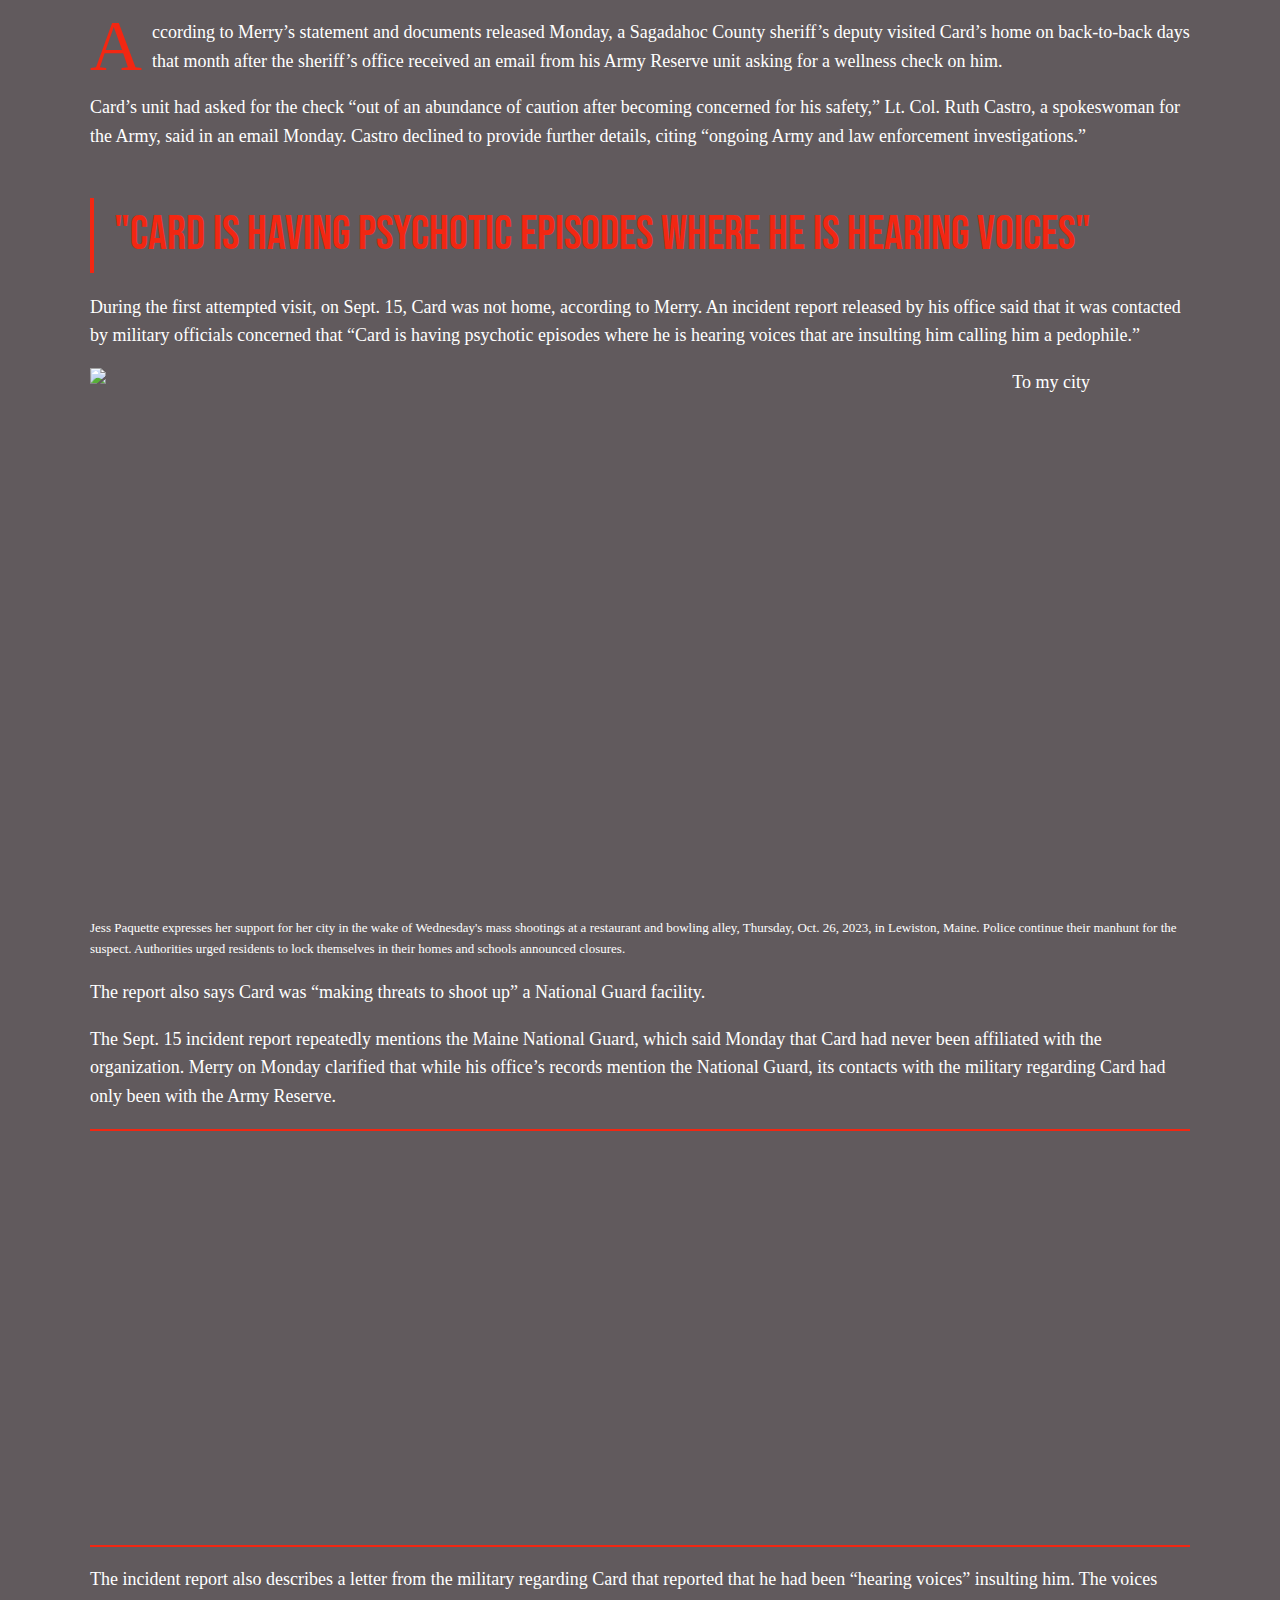
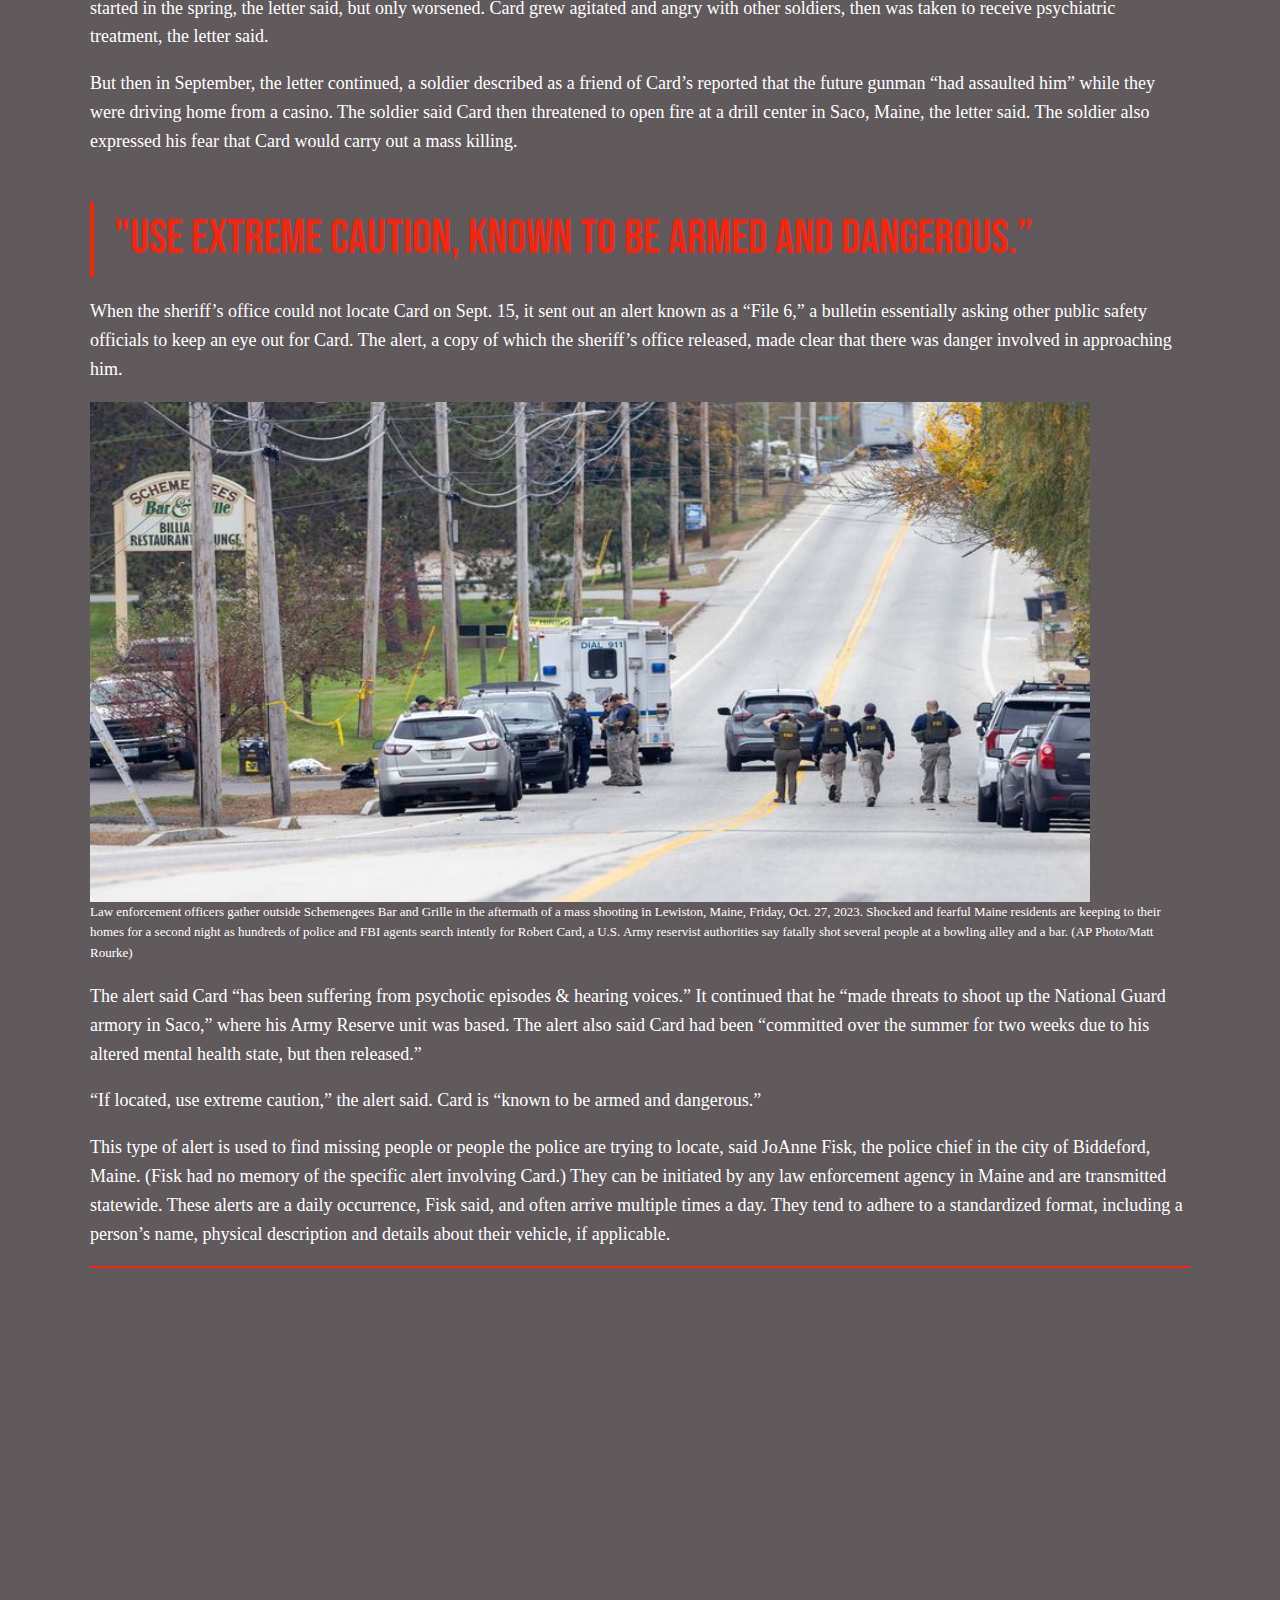
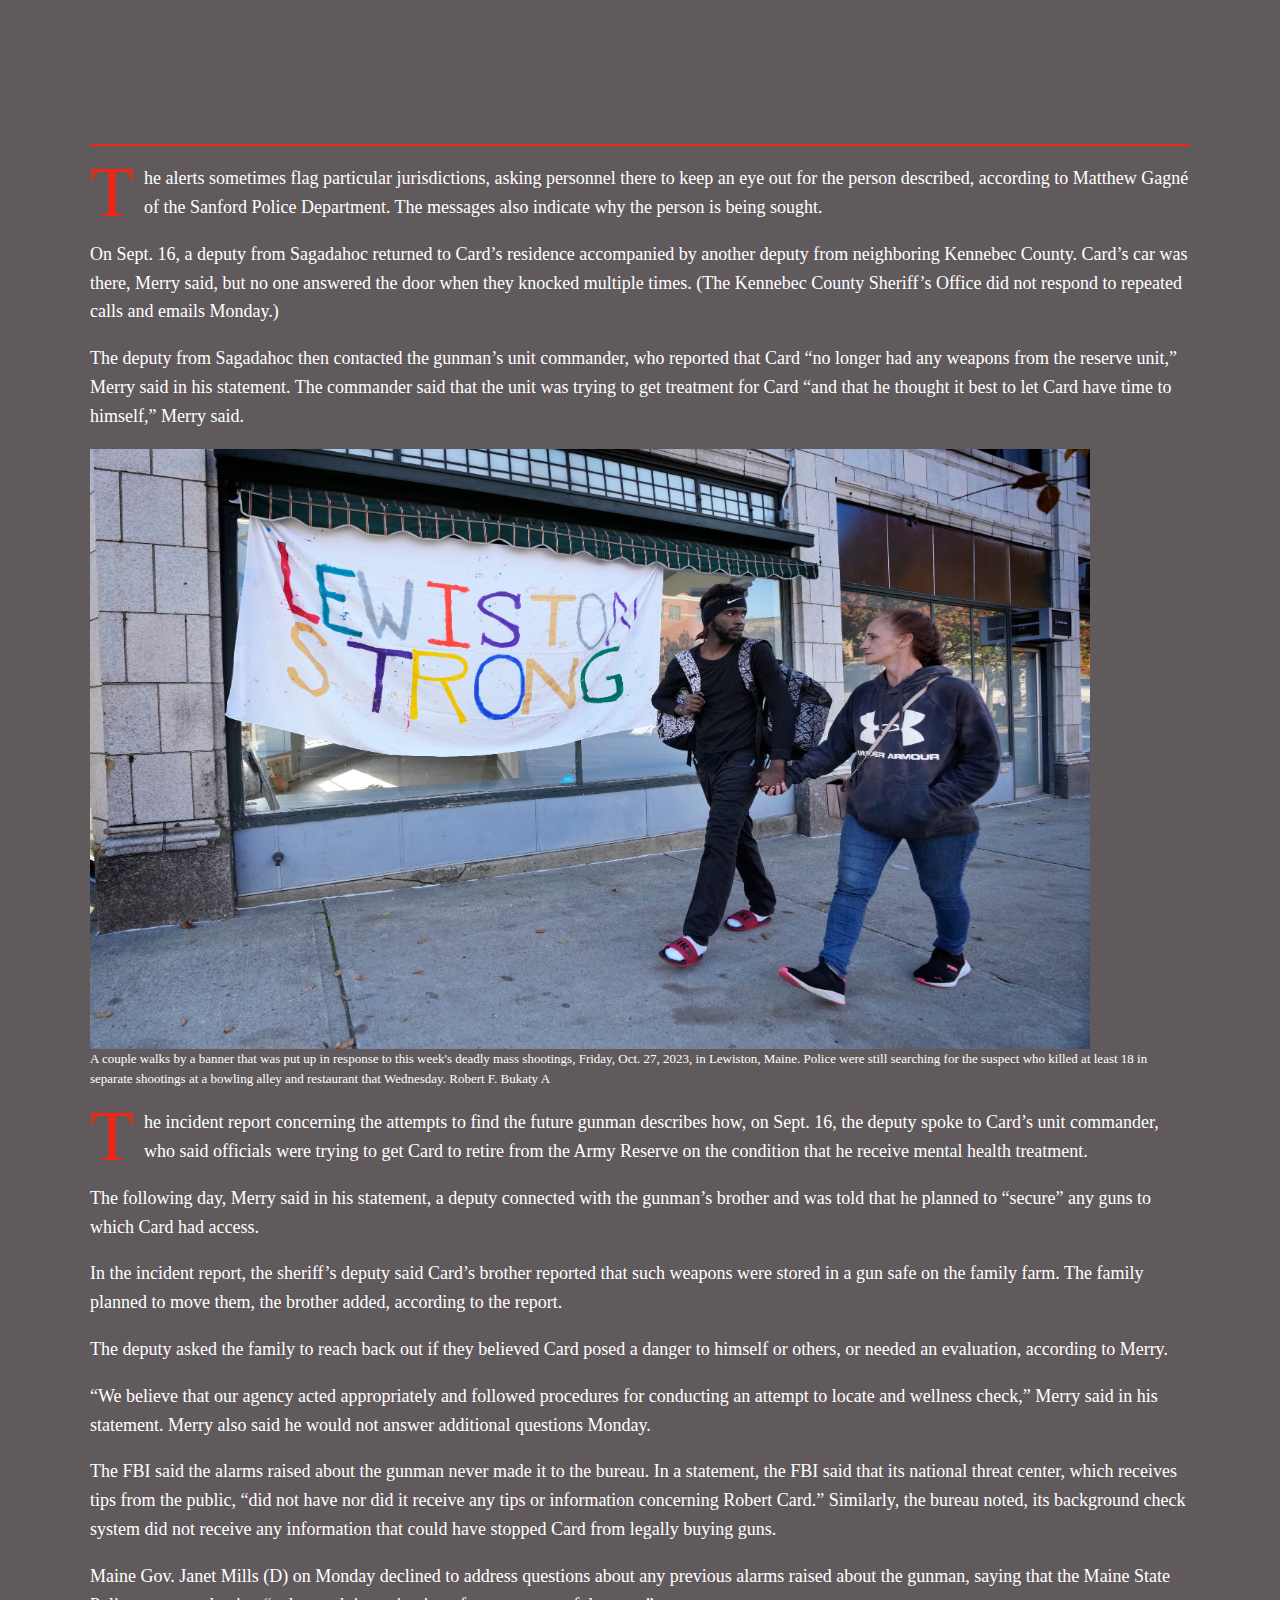
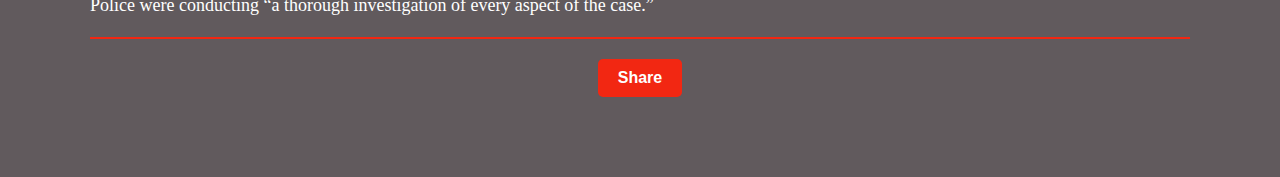
==== commit 8c880219: "final again" ====
--- a/final-project/index.html
+++ b/final-project/index.html
@@ -152,11 +152,11 @@
 
 <p>Repeated efforts to reach Card’s relatives, including on Monday, have been unsuccessful. </p>
 
+<p>One attempt by Card to add to his arsenal was stymied. On Aug. 5, Card went to Coastal Defense Firearms, a large gun store near Lewiston, to pick up a silencer that he had purchased online, according to ABC News. </p>
+
 <blockquote class="pull-quote">
   <p>“adjudicated as a mental defective”</cite>
 </blockquote>
-
-<p>One attempt by Card to add to his arsenal was stymied. On Aug. 5, Card went to Coastal Defense Firearms, a large gun store near Lewiston, to pick up a silencer that he had purchased online, according to ABC News. </p>
 
 <p>But when Card answered yes to a question asking if he had ever been “adjudicated as a mental defective” or “committed to a mental institution,” the store’s staff declined to give him the device he had purchased, ABC reported. </p>
 
@@ -285,34 +285,13 @@
 
 <div class="interactive-section">
   <button class="share-button">
-    <a href="https://twitter.com/share?url=<>">
+    <a href="https://twitter.com/share?url=https://jamesmatheson6.github.io/James-Matheson-Jour352//final-project/index.html">
       Share
     </a>
   </button>
 </div>
 
 
-<div id="respond">
-
-  <h3>Leave a Comment</h3>
-
-  <form action="jamesmatheson6@gmail.com" method="post" id="commentform">
-
-    <label for="comment_author" class="required">Name:</label>
-    <input type="text" name="comment_author" id="comment_author" value="" tabindex="1" required="required">
-
-    <label for="email" class="required">Email:</label>
-    <input type="email" name="email" id="email" value="" tabindex="2" required="required">
-
-    <label for="comment" class="required">Message:</label>
-    <textarea name="comment" id="comment" rows="10" tabindex="4"  required="required"></textarea>
-
-
-    <input type="hidden" name="comment_post_ID" value="1" id="comment_post_ID" />
-    <input name="submit" type="submit" value="Submit comment" />
-
-  </form>
-
 </div>
 
 </body>
--- a/final-project/style.css
+++ b/final-project/style.css
@@ -86,12 +86,6 @@
     color: #f22712;
 }
 
-.navbar {
-    color: #E5C637;
-    margin:0 auto;
-    font-weight:700
-}
-
 .overlay{
     position:absolute;
     top:12%;
@@ -101,23 +95,36 @@
 
 .interactive-section {
     margin-top: 20px;
+    text-align: center;
 }
 
 .share-button {
-    padding: 10px;
-    color: #f22712;
+    background-color: #f22712; 
+    color: #fff; 
+    padding: 10px 20px;
     border: none;
-   
-}
-
-.comments {
-    margin-top: 15px;
-}
+    cursor: pointer;
+    font-size: 16px;
+    font-weight: bold;
+    border-radius: 5px;
+    transition: background-color 0.3s ease;
+    display: inline-block; 
+  }
+  
+  .share-button:hover {
+    background-color: #B10404; 
+  }
+  
+  .share-button a {
+    text-decoration: none;
+    color: #fff; 
+  }
 
 body {
     margin: 0;
     padding: 0;
  }
+
  .hero {
     position: relative;
     width: 100vw;
@@ -126,6 +133,7 @@
     justify-content: center;
     align-items: center;
  }
+
  .hero::before {
     content: "";
     position: absolute;
@@ -139,6 +147,7 @@
     background-position: center center;
     filter: brightness(60%);
  }
+
  .hero-content {
     position: relative;
     font-family: "georgia", sans-serif;
@@ -146,16 +155,19 @@
     text-align: center;
     margin: 0.625rem;
  }
+
  .hero-title {
     font-size: 4rem;
     font-weight: 800;
     margin-bottom: 0;
  }
+
  .hero-subtitle {
     font-size: 2rem;
     font-weight: 200;
     margin-top: 1rem;
  }
+
  .hero-button {
     background-color: #f22712;
     color: white;
@@ -167,6 +179,7 @@
     font-weight: 200;
     cursor: pointer;
  }
+
  .hero-button:hover {
     background-color: #f22712;
     border: 1px solid #f22712;
@@ -178,38 +191,13 @@
     margin-top: 10px;
     width: inherit;
     margin-bottom: 10px;
-
  }
 
  .image{
     float: left;
     text-align: right;
     margin-right: 7px;
-    
- }
-
- #respond {
-    margin-top: 40px;
-  }
-  
-  #respond input[type='text'],
-  #respond input[type='email'],
-  #respond textarea {
-    margin-bottom: 10px;
-    display: block;
-    width: 100%;
-
-  
-    border: 1px solid #f22712;
-    -webkit-border-radius: 5px;
-    -moz-border-radius: 5px;
-    -o-border-radius: 5px;
-    -ms-border-radius: 5px;
-    -khtml-border-radius: 5px;
-    border-radius: 5px;
-  
-    line-height: 1.4em;
-  }
+ }
 
   blockquote.pull-quote {
     border-left: 4px solid #f22712;
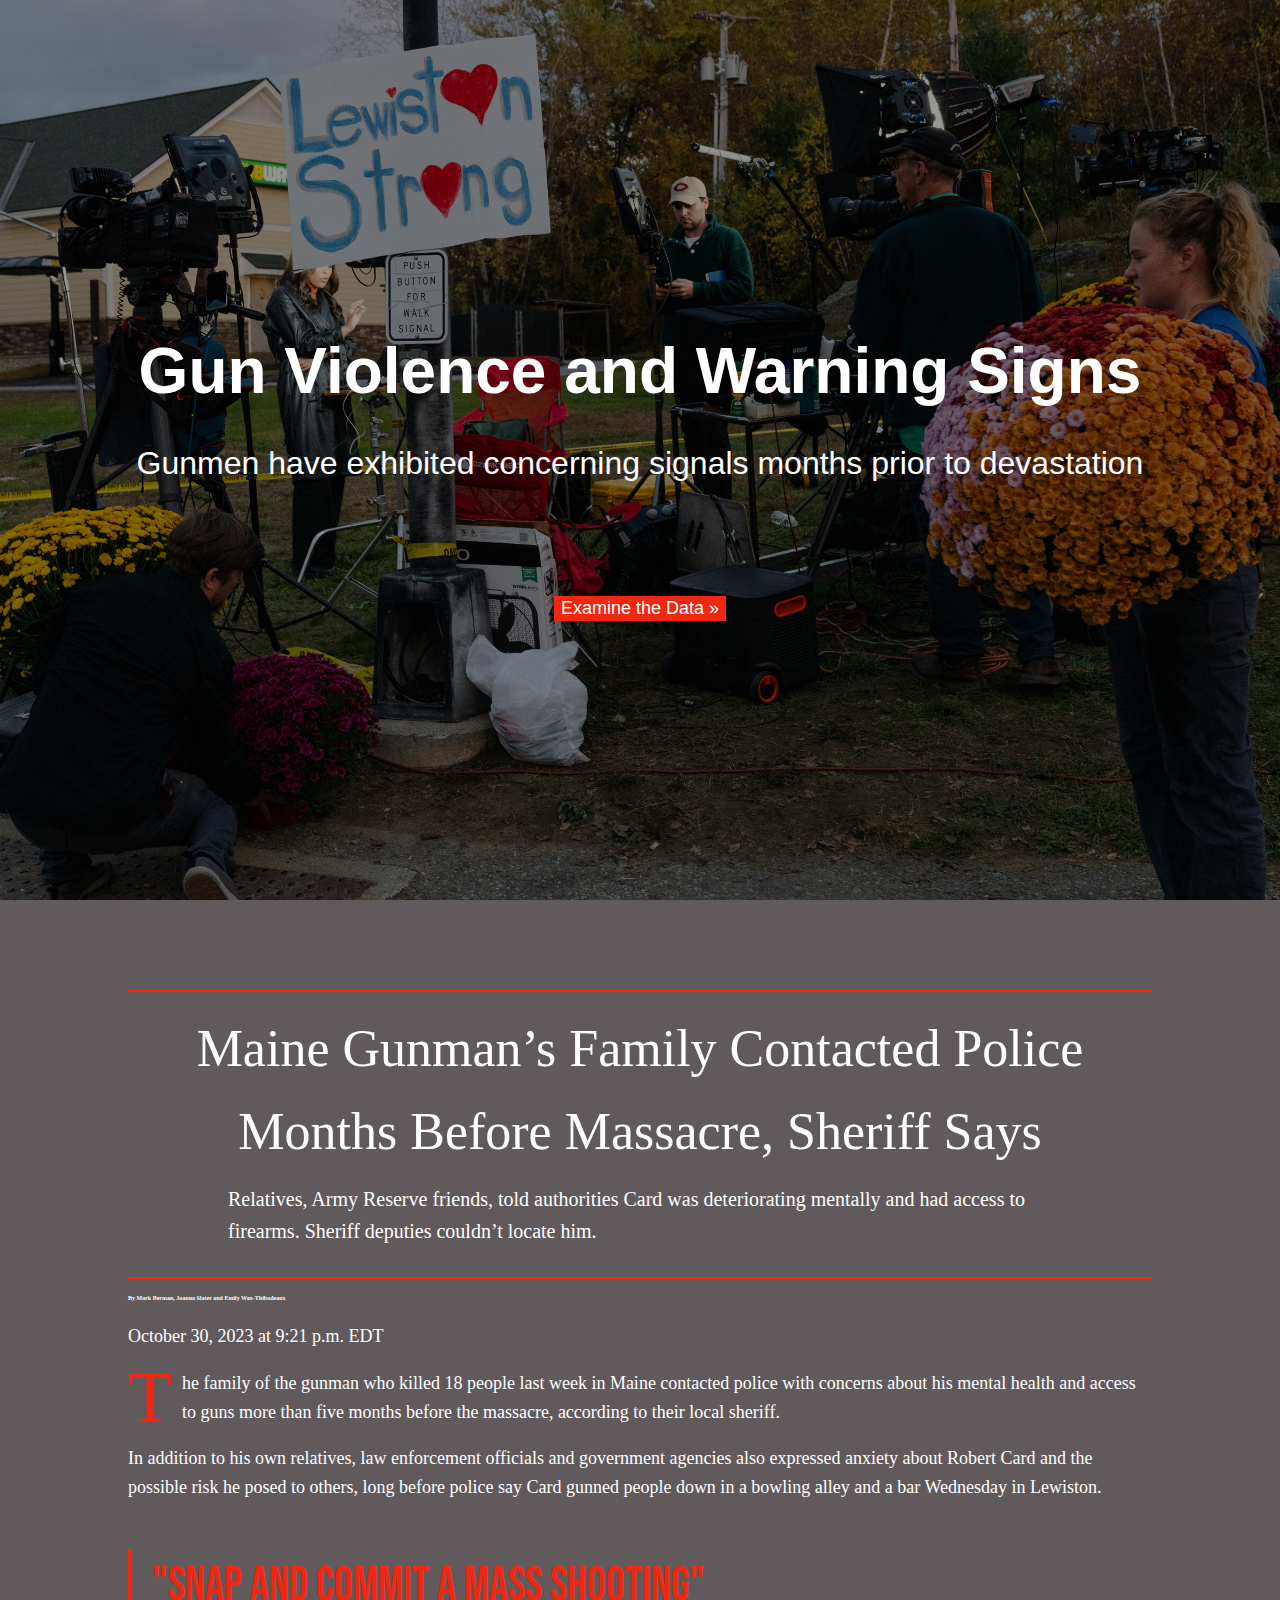
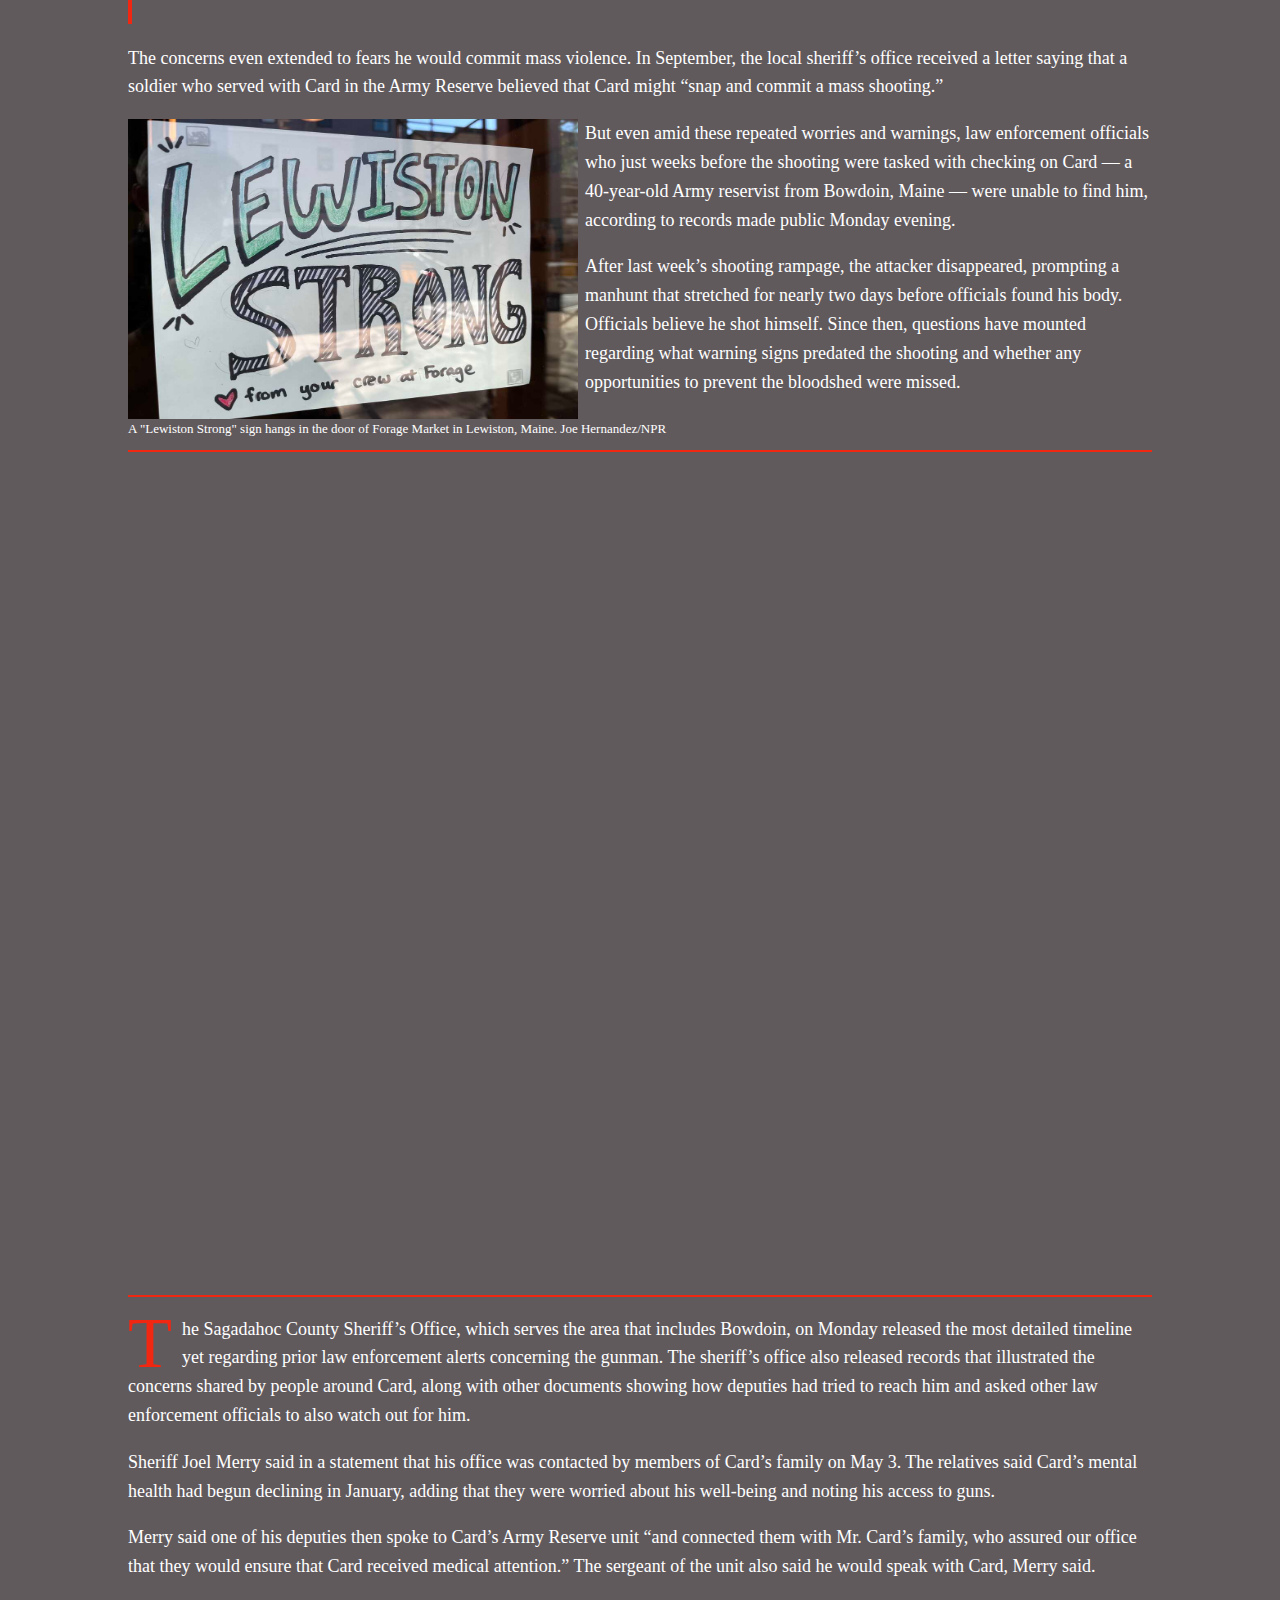
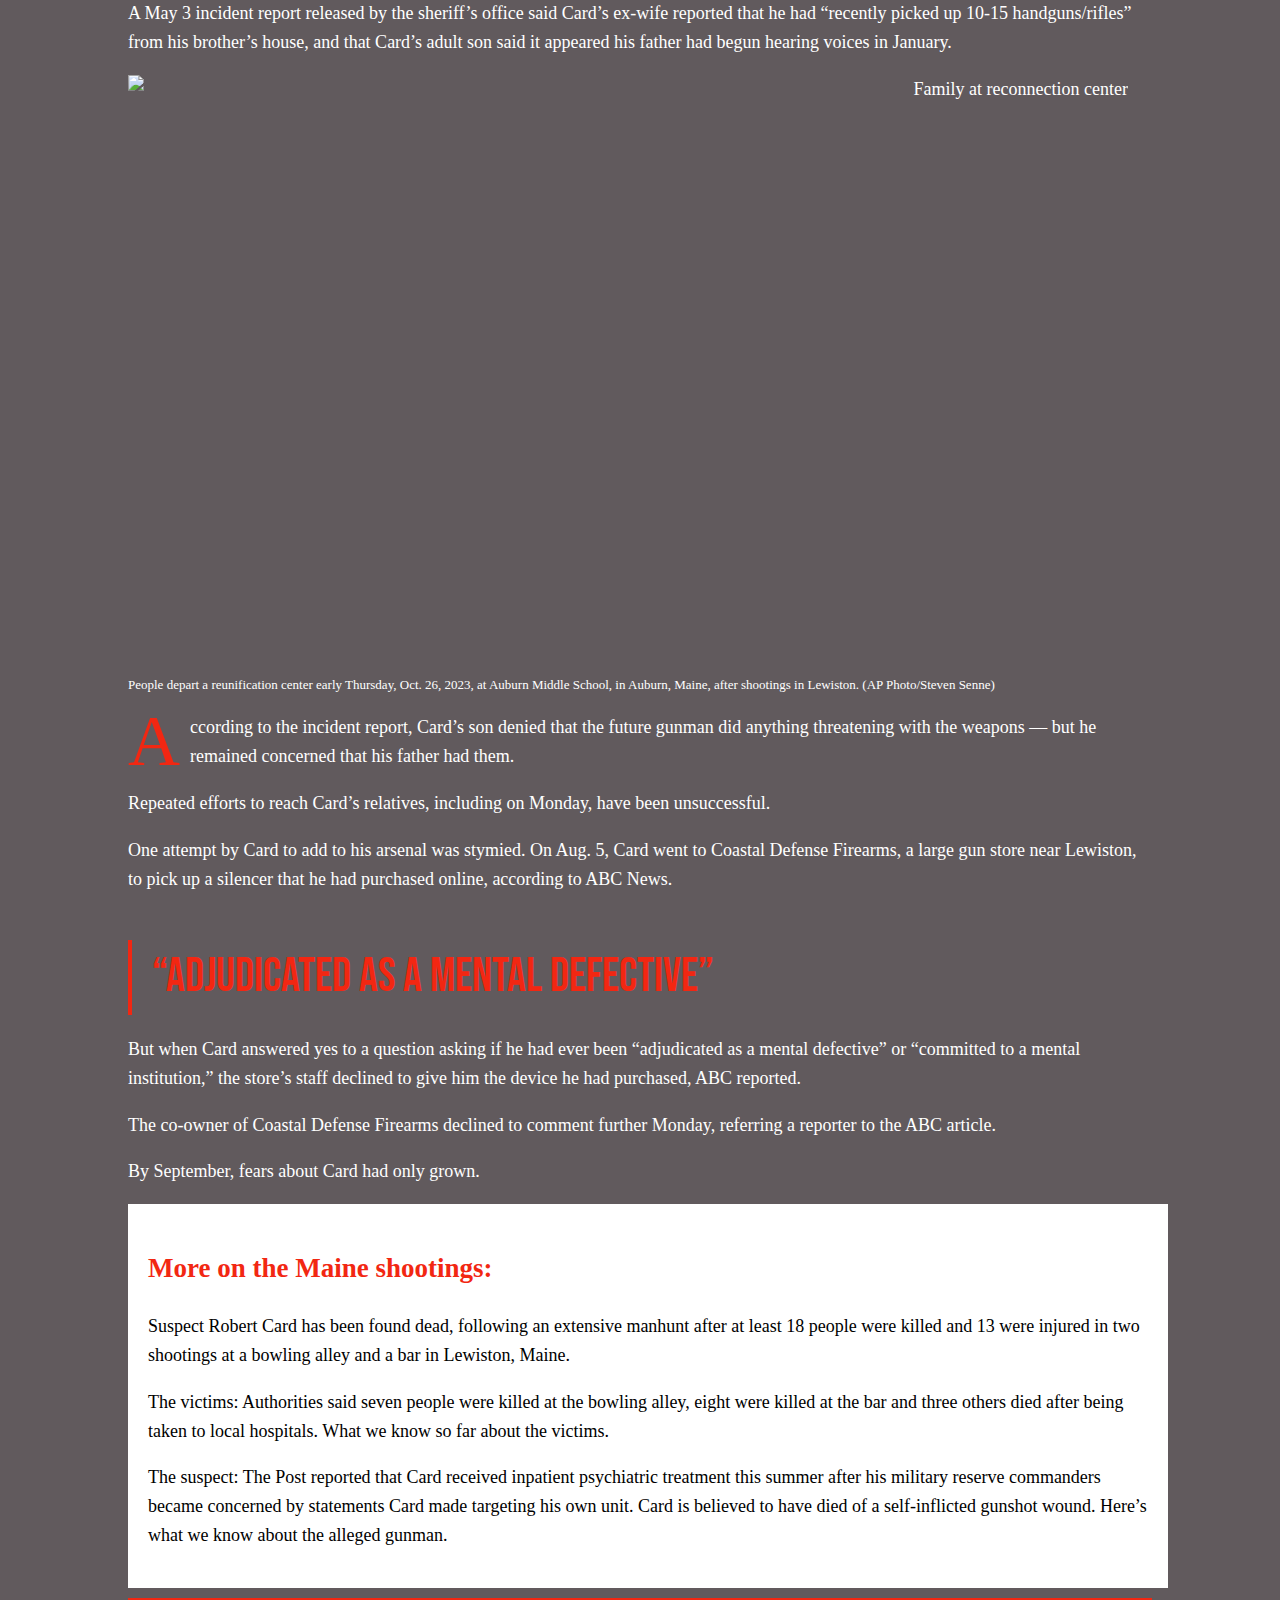
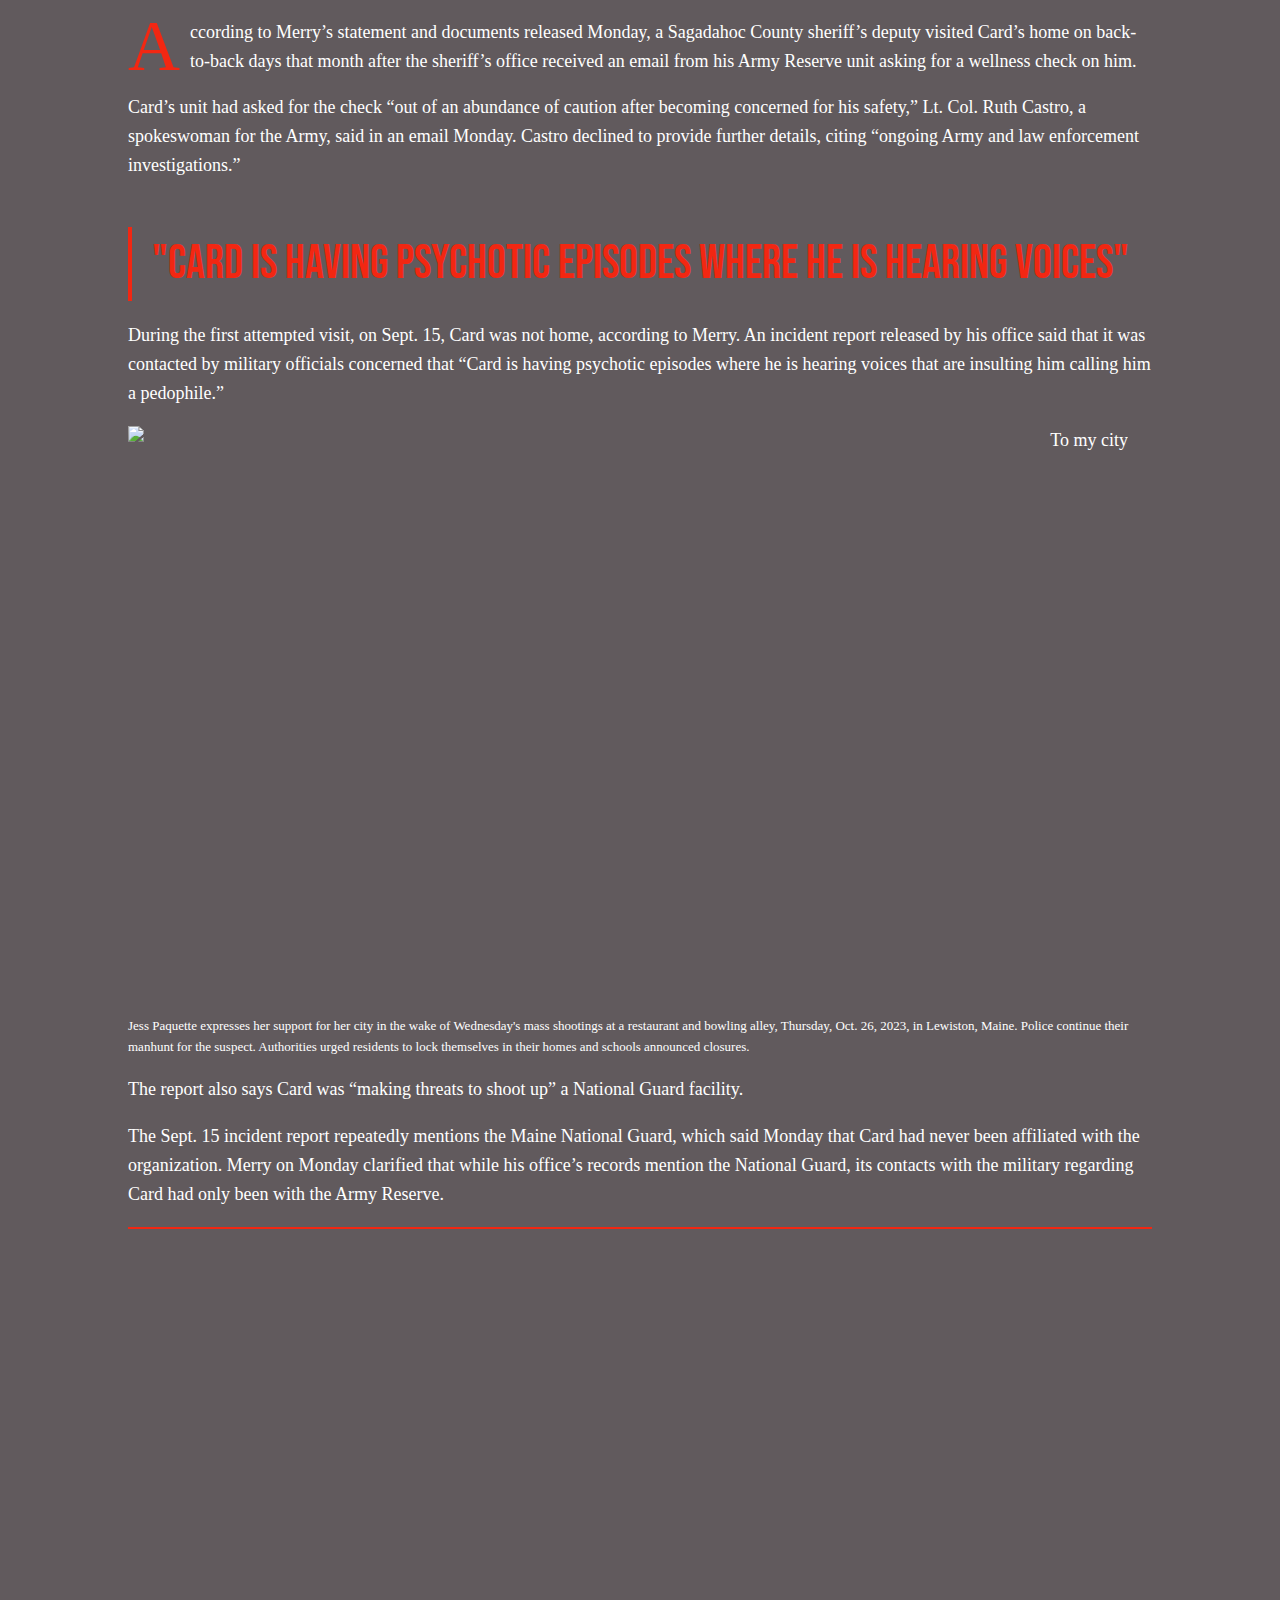
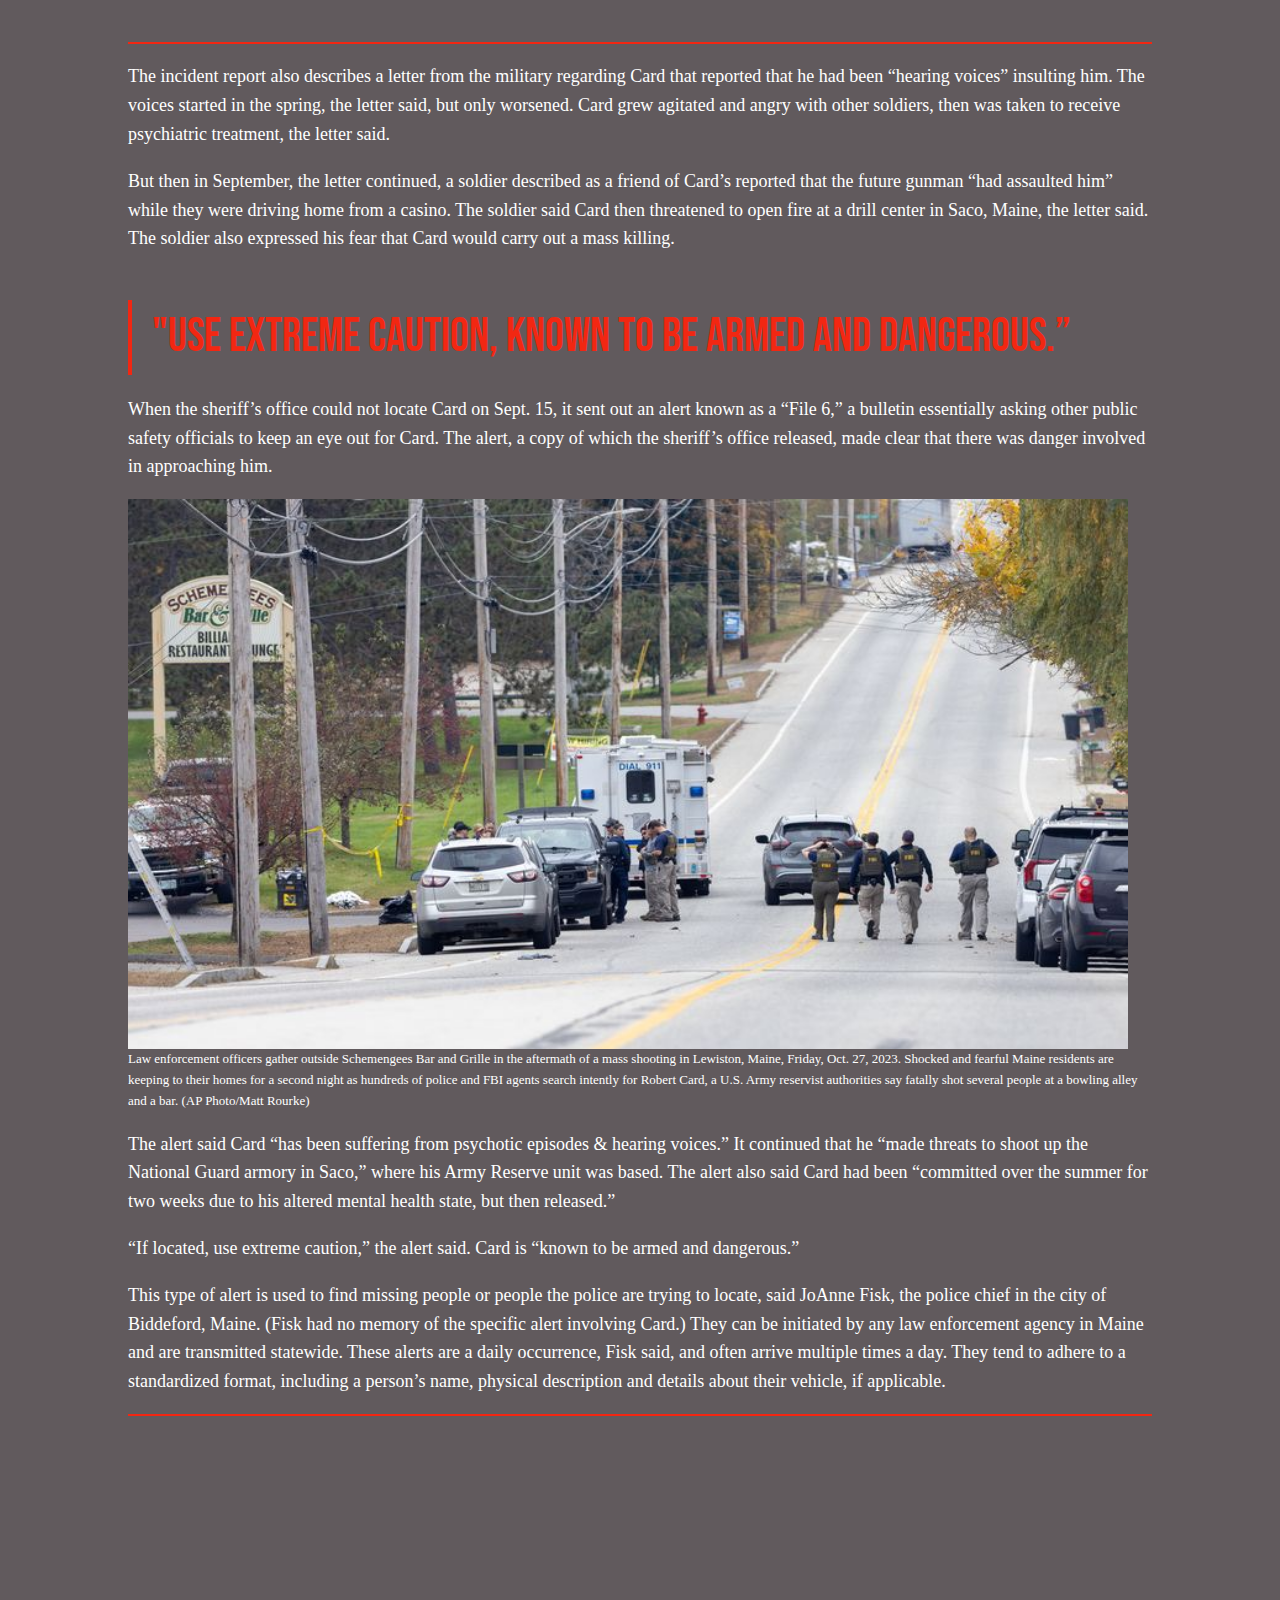
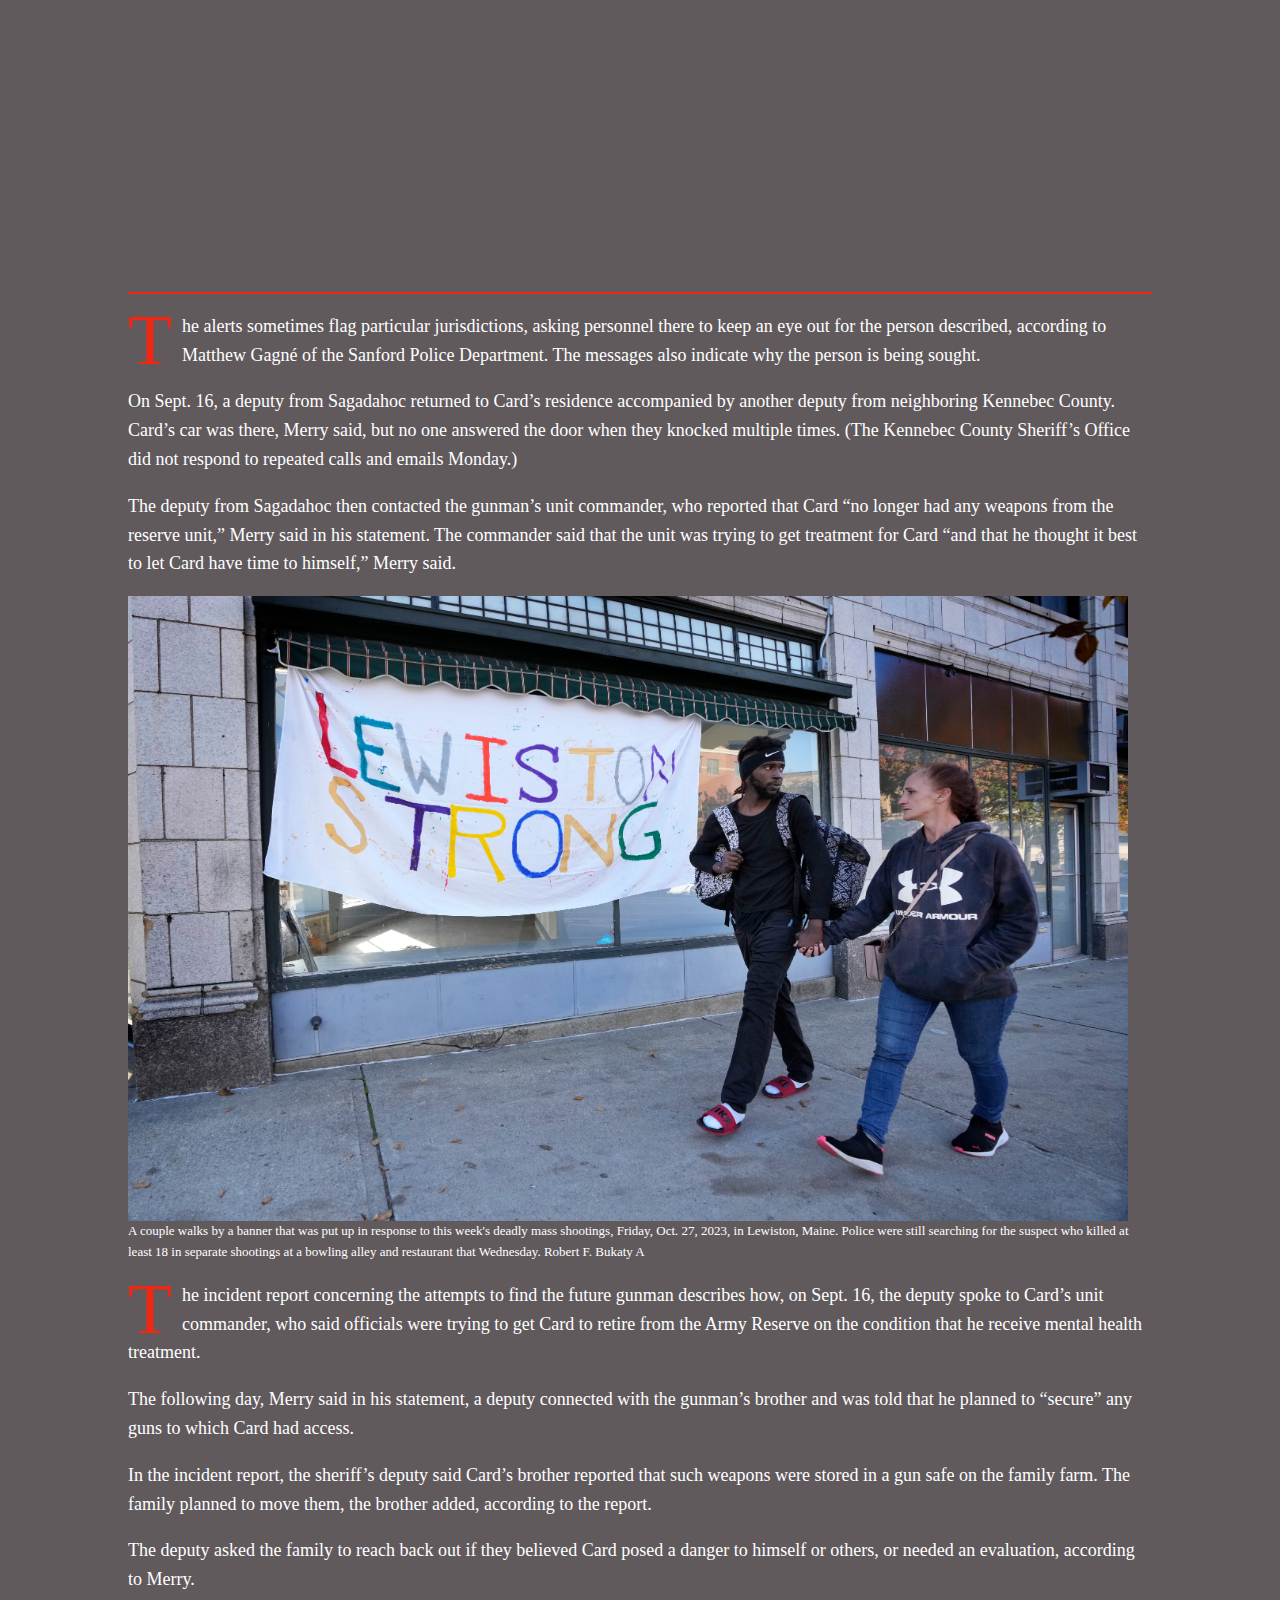
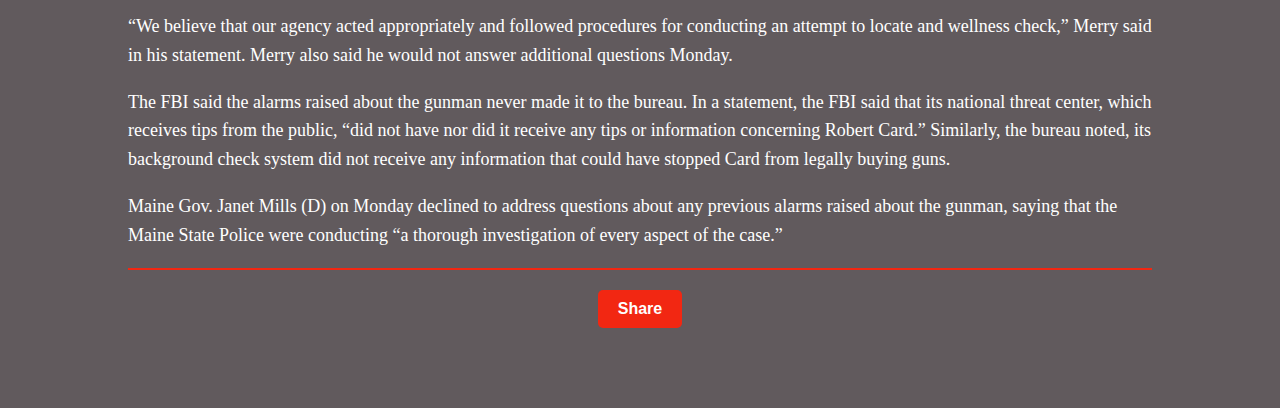
==== commit 844c6c54: "final actually this time" ====
--- a/final-project/index.html
+++ b/final-project/index.html
@@ -7,7 +7,7 @@
   <meta name="keywords" content="HTML, CSS, JavaScript">
   <meta name="author" content="James Matheson">
   <meta name="viewport" content="width=device-width, initial-scale=1.0">
-
+  
 
 <title>Final-Project</title>
 
@@ -40,7 +40,7 @@
 </head>
 
 <body>
-
+  
     
   <section class="hero">
 
@@ -97,15 +97,16 @@
 <p>The concerns even extended to fears he would commit mass violence. In September, the local sheriff’s office received a letter saying that a soldier who served with Card in the Army Reserve believed that Card might “snap and commit a mass shooting.” </p>
 
 <div class="image">
-  <img src="photos/window photo.jpeg" alt="Window" style="float: right; width: 450px; height: 300px;">
+  <img src="photos/window photo.jpeg" alt="Window" style="float: right; width: 450px; height: 300px;" class="img-fluid">
 </div>
 
 <p>But even amid these repeated worries and warnings, law enforcement officials who just weeks before the shooting were tasked with checking on Card — a 40-year-old Army reservist from Bowdoin, Maine — were unable to find him, according to records made public Monday evening. </p>
 
 <p>After last week’s shooting rampage, the attacker disappeared, prompting a manhunt that stretched for nearly two days before officials found his body. Officials believe he shot himself. Since then, questions have mounted regarding what warning signs predated the shooting and whether any opportunities to prevent the bloodshed were missed. </p>
-<p>
-
-</p>
+
+<p>
+</p>
+
 <div class="captions">
   <caption>A "Lewiston Strong" sign hangs in the door of Forage Market in Lewiston, Maine.
     Joe Hernandez/NPR
@@ -138,7 +139,7 @@
 
 
   <div class="image">
-      <img src="photos/hat guy.jpeg" alt="Family at reconnection center" style="float: left; width: 1000px; height: 600px;">
+      <img src="photos/hat guy.jpeg" alt="Family at reconnection center" style="float: left; width: 1000px; height: 600px;" class="img-fluid">
     </div>
     <div class="captions">
       <caption>People depart a reunification center early Thursday, Oct. 26, 2023, at Auburn Middle School, in Auburn, Maine, after shootings in Lewiston. (AP Photo/Steven Senne)</caption>
@@ -165,8 +166,6 @@
 <p>By September, fears about Card had only grown. </p>
 
 <!--sidebar-->
-
-
   <aside class="sidebar">
       <h2>More on the Maine shootings:</h2>
       <a href="#">Suspect Robert Card has been found dead, following an extensive manhunt after at least 18 people were killed and 13 were injured in two shootings at a bowling alley and a bar in Lewiston, Maine.</p>
@@ -189,22 +188,18 @@
 <p>During the first attempted visit, on Sept. 15, Card was not home, according to Merry. An incident report released by his office said that it was contacted by military officials concerned that “Card is having psychotic episodes where he is hearing voices that are insulting him calling him a pedophile.” </p>
 
 <div class="image">
-  <img src="photos/to my city....jpeg" alt="To my city" style="float: left; width: 1000px; height: 550px;">
+  <img src="photos/to my city....jpeg" alt="To my city" style="float: left; width: 1000px; height: 590px;" class="img-fluid">
 </div>
 <div class="captions">
   <caption>Jess Paquette expresses her support for her city in the wake of Wednesday's mass shootings at a restaurant and bowling alley, Thursday, Oct. 26, 2023, in Lewiston, Maine. Police continue their manhunt for the suspect. Authorities urged residents to lock themselves in their homes and schools announced closures.</caption>
 </div>
 
 <p>
-
-
-</p>
-
+</p>
 
 <p>The report also says Card was “making threats to shoot up” a National Guard facility. </p>
 
 <p>The Sept. 15 incident report repeatedly mentions the Maine National Guard, which said Monday that Card had never been affiliated with the organization. Merry on Monday clarified that while his office’s records mention the National Guard, its contacts with the military regarding Card had only been with the Army Reserve. </p>
-
 
 <div class="separator"></div>
 <iframe title="The majority of public mass shootings in the U.S occur in work places " aria-label="Bar chart" id="datawrapper-chart-D2sJv" src="https://datawrapper.dwcdn.net/D2sJv/4/" scrolling="no" frameborder="0" style="width: 0; min-width: 100% !important; border: none;" height="380" data-external="1"></iframe><script type="text/javascript">!function(){"use strict";window.addEventListener("message",(function(a){if(void 0!==a.data["datawrapper-height"]){var e=document.querySelectorAll("iframe");for(var t in a.data["datawrapper-height"])for(var r=0;r<e.length;r++)if(e[r].contentWindow===a.source){var i=a.data["datawrapper-height"][t]+"px";e[r].style.height=i}}}))}();
@@ -222,7 +217,7 @@
 <p>When the sheriff’s office could not locate Card on Sept. 15, it sent out an alert known as a “File 6,” a bulletin essentially asking other public safety officials to keep an eye out for Card. The alert, a copy of which the sheriff’s office released, made clear that there was danger involved in approaching him. </p>
 
 <div class="image">
-  <img src="photos/Arial cops.jpeg" alt="Cops at scene" style="float: left; width: 1000px; height: 500px;">
+  <img src="photos/Arial cops.jpeg" alt="Cops at scene" style="float: left; width: 1000px; height: 550px;" class="img-fluid">
 </div>
 <div class="captions">
   <caption>Law enforcement officers gather outside Schemengees Bar and Grille in the aftermath of a mass shooting in Lewiston, Maine, Friday, Oct. 27, 2023. Shocked and fearful Maine residents are keeping to their homes for a second night as hundreds of police and FBI agents search intently for Robert Card, a U.S. Army reservist authorities say fatally shot several people at a bowling alley and a bar. (AP Photo/Matt Rourke)
@@ -230,7 +225,6 @@
 </div>
 
 <p>
-
 </p>
 
 <p>The alert said Card “has been suffering from psychotic episodes & hearing voices.” It continued that he “made threats to shoot up the National Guard armory in Saco,” where his Army Reserve unit was based. The alert also said Card had been “committed over the summer for two weeks due to his altered mental health state, but then released.” </p>
@@ -244,7 +238,6 @@
 </script>
 <div class="separator"></div>
 
-
 <p>
   <span class="drop-cap">T</span>he alerts sometimes flag particular jurisdictions, asking personnel there to keep an eye out for the person described, according to Matthew Gagné of the Sanford Police Department. The messages also indicate why the person is being sought. </p>
 
@@ -253,16 +246,14 @@
 <p>The deputy from Sagadahoc then contacted the gunman’s unit commander, who reported that Card “no longer had any weapons from the reserve unit,” Merry said in his statement. The commander said that the unit was trying to get treatment for Card “and that he thought it best to let Card have time to himself,” Merry said. </p>
 
 <div class="image">
-  <img src="photos/Lewiston strong.jpeg" alt="Lewiston Strong" style="float: left; width: 1000px; height: 600px;">
+  <img src="photos/Lewiston strong.jpeg" alt="Lewiston Strong" style="float: left; width: 1000px; height: 625px;" class="img-fluid">
 </div>
 <div class="captions">
   <caption>A couple walks by a banner that was put up in response to this week's deadly mass shootings, Friday, Oct. 27, 2023, in Lewiston, Maine. Police were still searching for the suspect who killed at least 18 in separate shootings at a bowling alley and restaurant that Wednesday. Robert F. Bukaty  A</caption>
 </div>
 
 <p>
-
-</p>
-
+</p>
 
 <p>
   <span class="drop-cap">T</span>he incident report concerning the attempts to find the future gunman describes how, on Sept. 16, the deputy spoke to Card’s unit commander, who said officials were trying to get Card to retire from the Army Reserve on the condition that he receive mental health treatment. </p>
@@ -281,8 +272,6 @@
 
 <div class="separator"></div>
  
-
-
 <div class="interactive-section">
   <button class="share-button">
     <a href="https://twitter.com/share?url=https://jamesmatheson6.github.io/James-Matheson-Jour352//final-project/index.html">
@@ -290,10 +279,7 @@
     </a>
   </button>
 </div>
-
-
-</div>
-
+</div>
 </body>
 
 <!--END CONTAINER-->
--- a/final-project/style.css
+++ b/final-project/style.css
@@ -6,6 +6,7 @@
     margin: 0;
     padding: 400px;
     font-size: 18px;
+    max-width: 1100x;
 }
 
 .container{
@@ -13,19 +14,7 @@
     margin: 40px auto;
     padding: 40px;
     font-family: Georgia, 'Times New Roman', serif;
-}
-
-/* MEDIA QUERIES */
-
-@media(max-width:850px) {
-    p {
-        padding-left: 20px;
-        padding-right:10px;
-    }
-    .hero-head{
-        font-size: 2em;
-
-    }
+    width: 80%;
 }
 
 #headline{
@@ -197,6 +186,11 @@
     float: left;
     text-align: right;
     margin-right: 7px;
+    max-width: 100%;
+    height: auto;
+    width: auto;
+    max-inline-size: 100%;
+    block-size: auto;
  }
 
   blockquote.pull-quote {
@@ -213,4 +207,18 @@
     font-family: "Bebas Neue";
   }
 
-  +  /* MEDIA QUERIES */
+
+@media(max-width:768px) {
+    p {
+        padding-left: 20px;
+        padding-right:10px;
+    }
+    .hero-head{
+        font-size: 2em;
+    }
+.image{
+   max-width: 100%;
+   max-height: 50%;
+}
+}